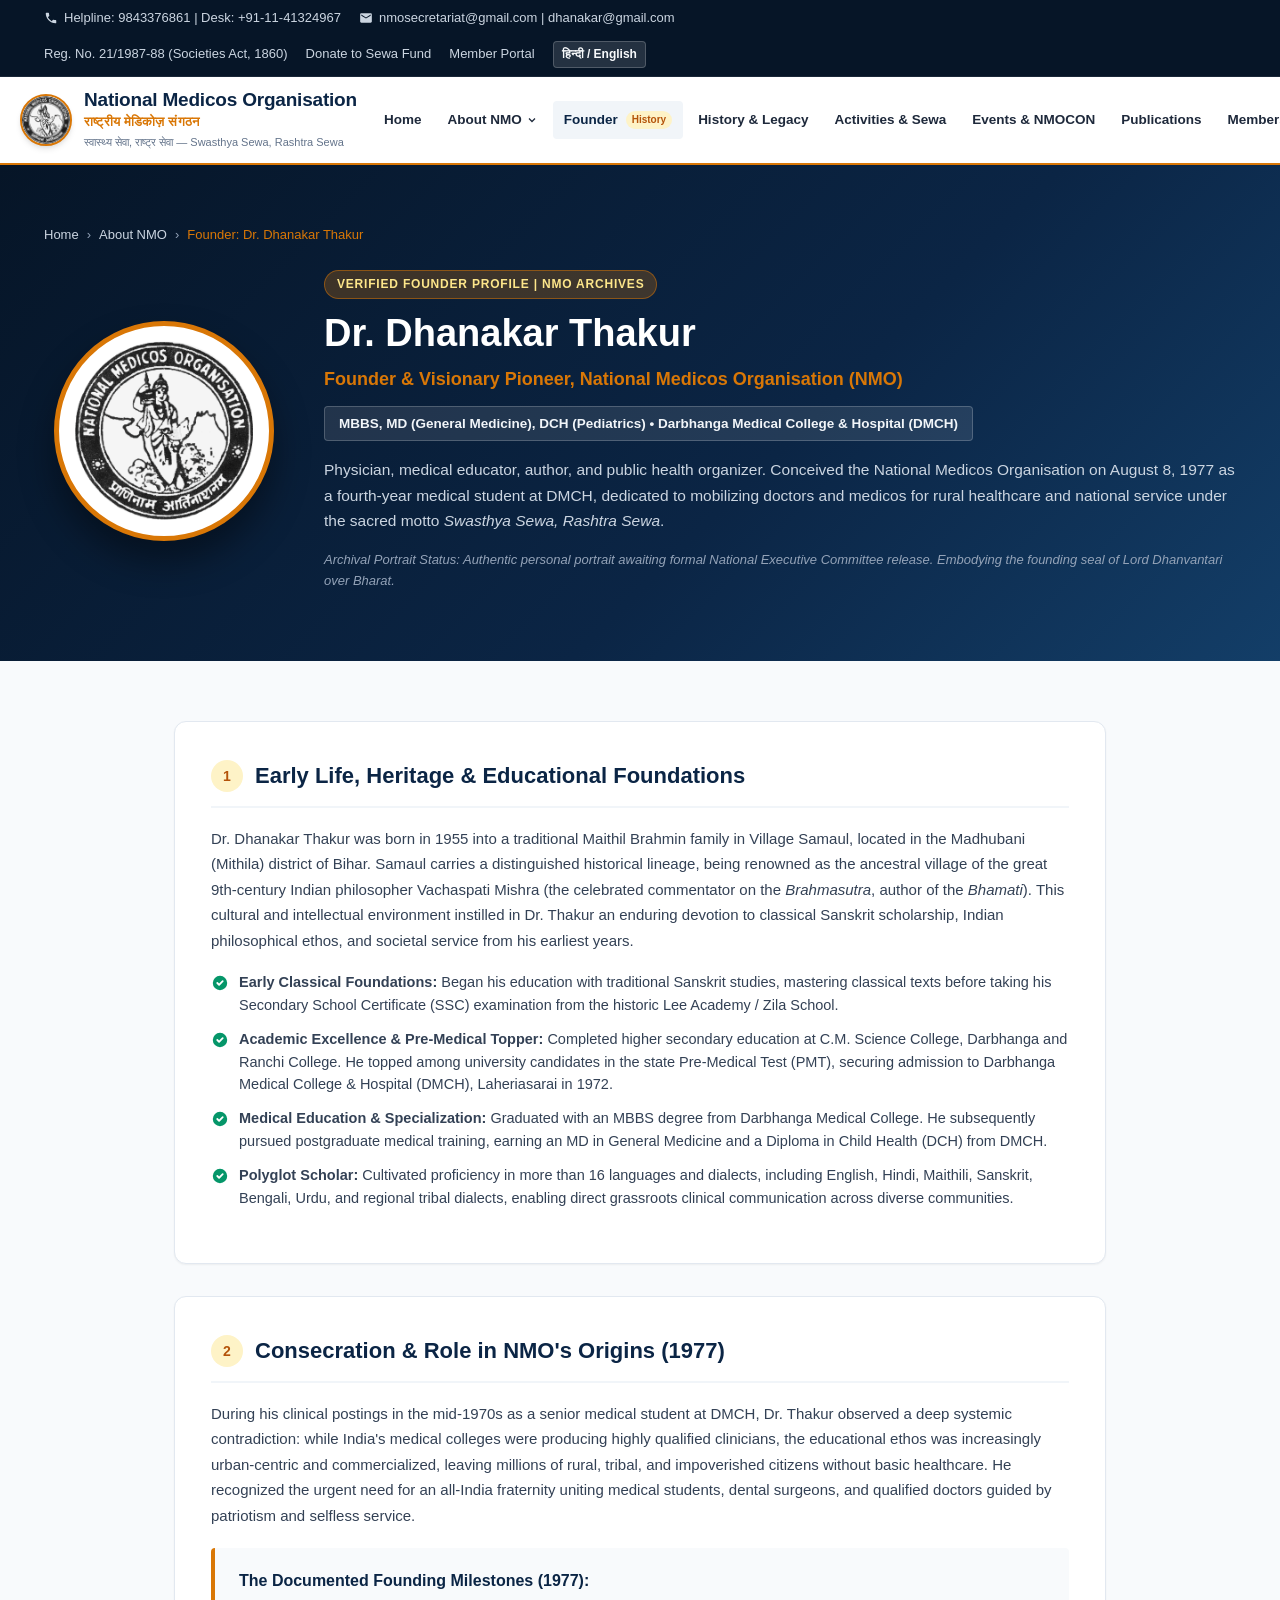
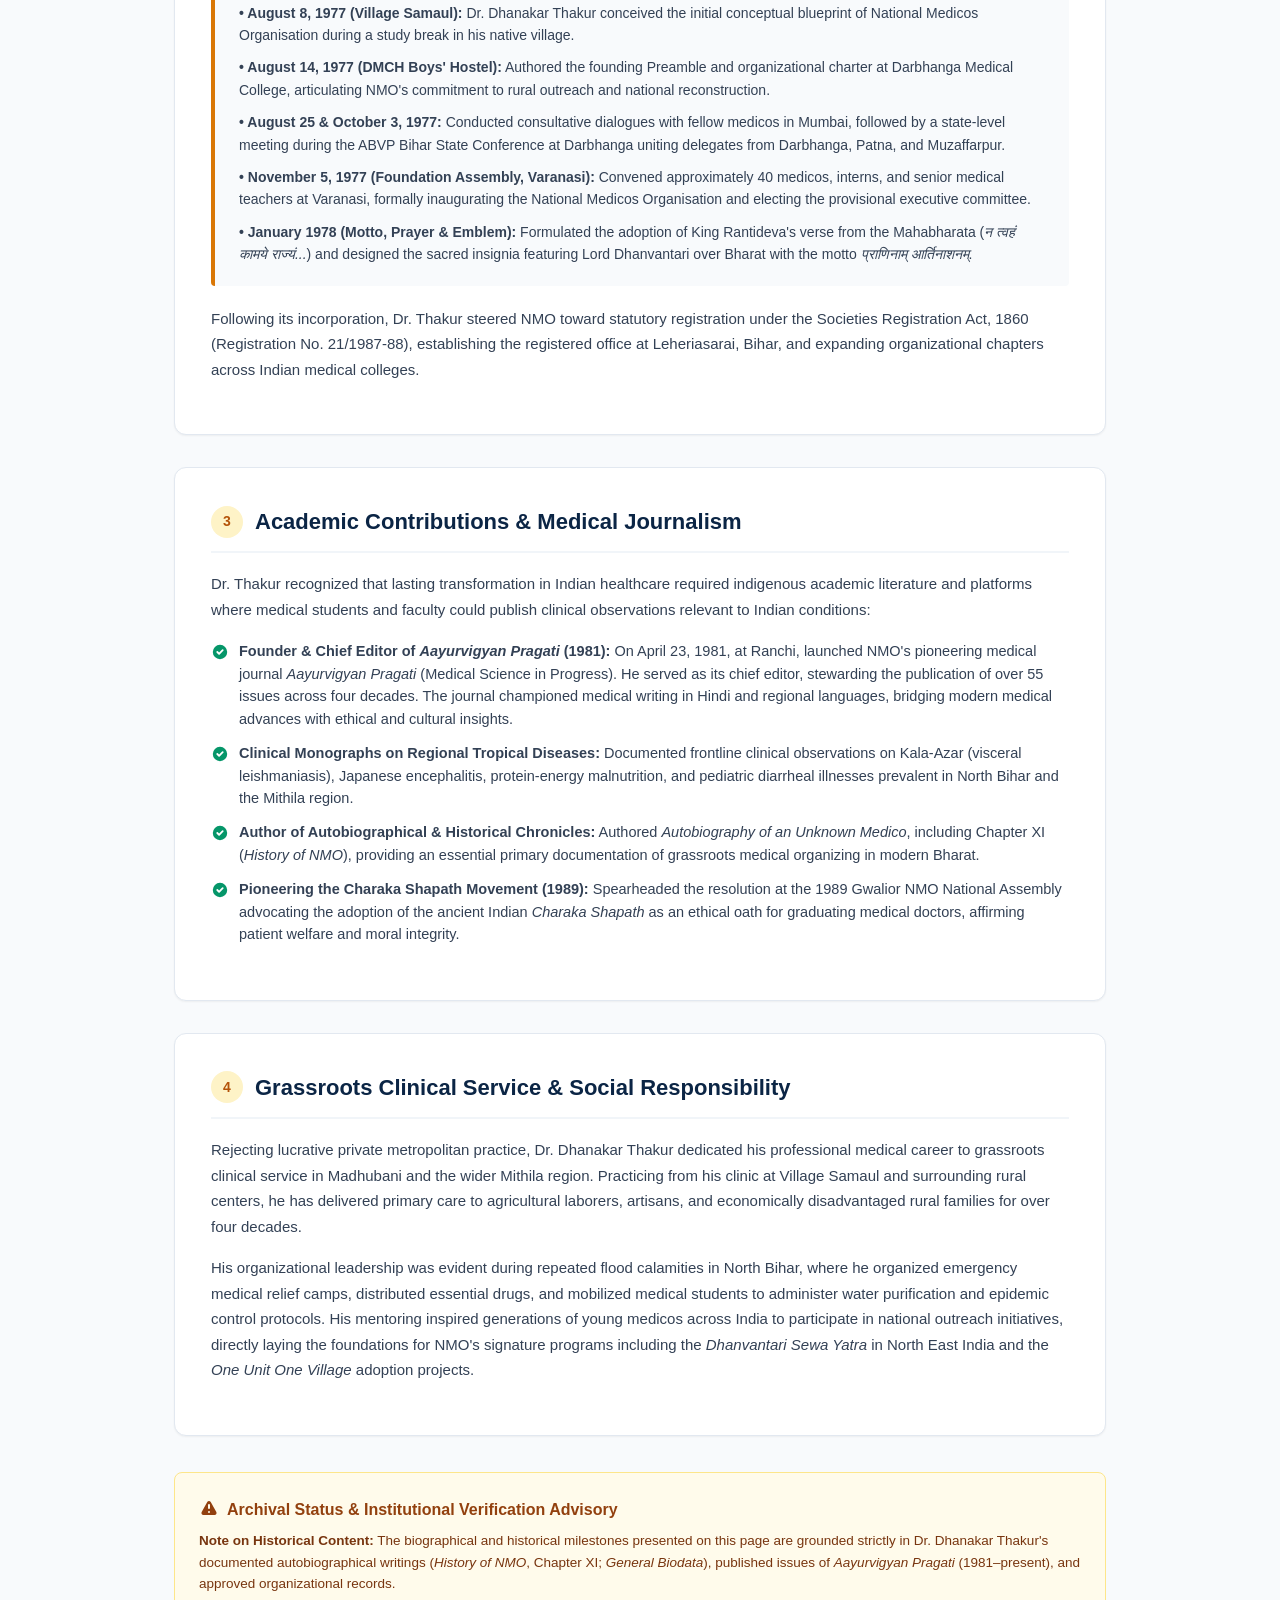
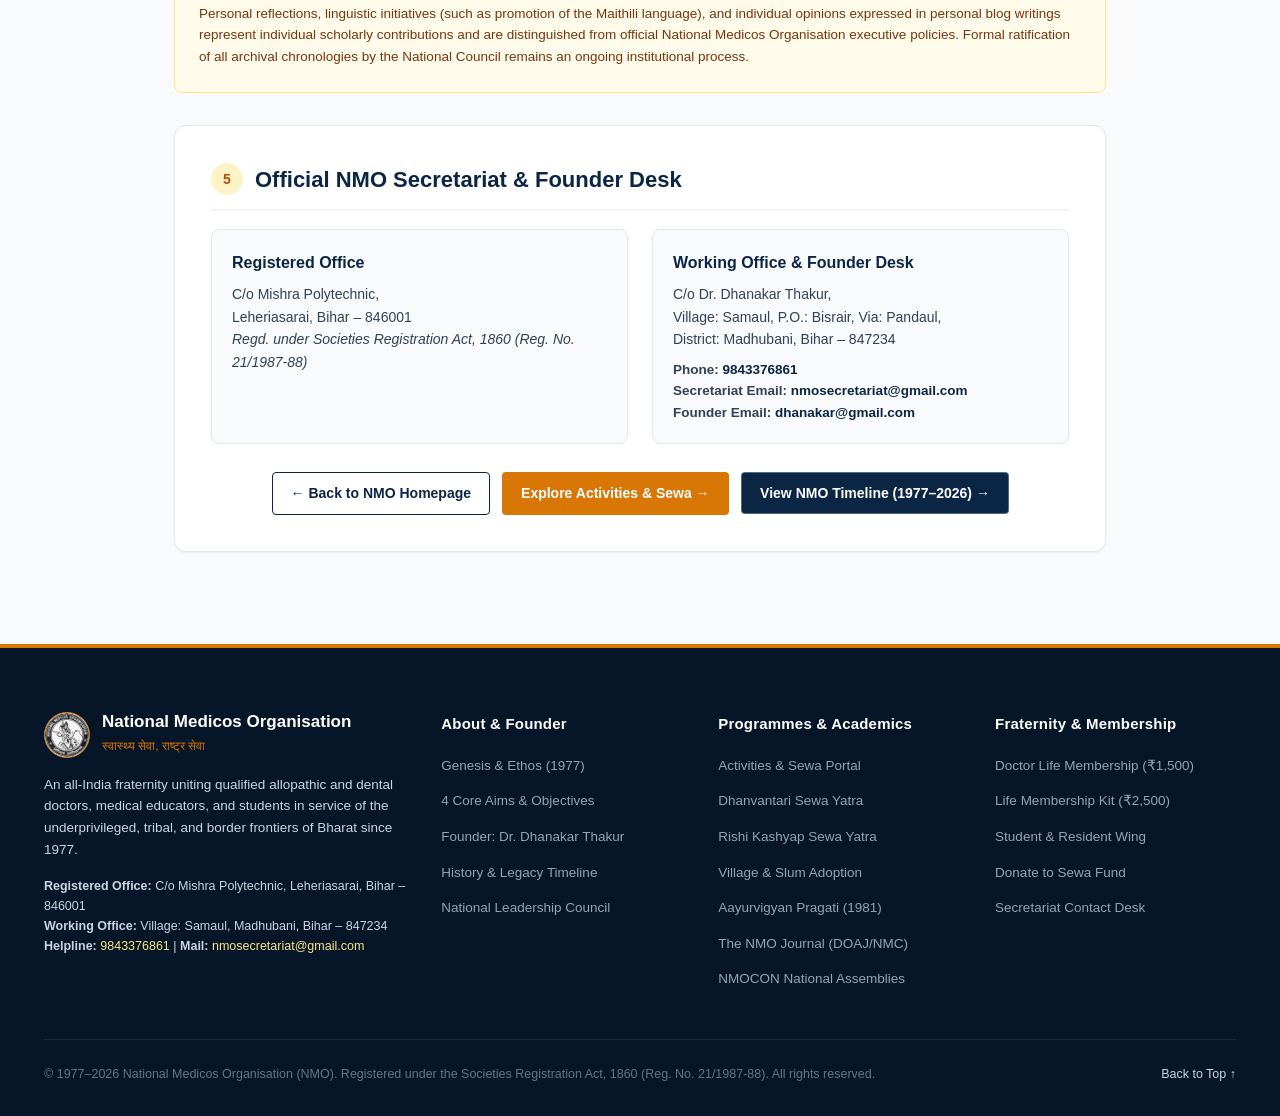
==== founder.html @ 44546dfa "Add files via upload" ====
<!DOCTYPE html>
<html lang="en">
<head>
  <meta charset="UTF-8">
  <meta name="viewport" content="width=device-width, initial-scale=1.0">
  <title>Dr. Dhanakar Thakur - Founder, National Medicos Organisation (NMO) | Biography & History</title>
  <meta name="description" content="Biography and historical record of Dr. Dhanakar Thakur, Founder of National Medicos Organisation (NMO). Conceived August 8, 1977 at Village Samaul.">
  <link rel="icon" type="image/png" href="nmo_logo.png">
  <link rel="stylesheet" href="styles.css">
  <style>
:root {
  --primary-navy: #0b2545;
  --primary-navy-dark: #061527;
  --primary-navy-light: #133e68;
  --saffron-accent: #d97706;
  --saffron-hover: #b45309;
  --saffron-subtle: #fef3c7;
  --teal-medical: #0284c7;
  --teal-medical-light: #e0f2fe;
  --emerald-health: #059669;
  --slate-dark: #1e293b;
  --slate-body: #334155;
  --slate-muted: #64748b;
  --slate-border: #e2e8f0;
  --bg-light: #f8fafc;
  --bg-white: #ffffff;
  --font-family: -apple-system, BlinkMacSystemFont, "Segoe UI", Roboto, "Helvetica Neue", Arial, sans-serif;
  --shadow-sm: 0 1px 2px 0 rgba(0, 0, 0, 0.05);
  --shadow-md: 0 4px 6px -1px rgba(0, 0, 0, 0.1), 0 2px 4px -1px rgba(0, 0, 0, 0.06);
  --shadow-lg: 0 10px 15px -3px rgba(0, 0, 0, 0.1), 0 4px 6px -2px rgba(0, 0, 0, 0.05);
  --shadow-xl: 0 20px 25px -5px rgba(0, 0, 0, 0.1), 0 10px 10px -5px rgba(0, 0, 0, 0.04);
  --radius-sm: 4px;
  --radius-md: 8px;
  --radius-lg: 12px;
  --radius-full: 9999px;
  --transition: all 0.25s ease-in-out;
}

* {
  box-sizing: border-box;
  margin: 0;
  padding: 0;
}

html, body {
  overflow-x: hidden;
  width: 100%;
  max-width: 100%;
}

body {
  font-family: var(--font-family);
  color: var(--slate-body);
  background-color: var(--bg-light);
  line-height: 1.6;
  -webkit-font-smoothing: antialiased;
}

a {
  text-decoration: none;
  color: inherit;
}

.container {
  max-width: 1240px;
  margin: 0 auto;
  padding: 0 24px;
  width: 100%;
}

/* Top Utility Bar */
.utility-header {
  background-color: var(--primary-navy-dark);
  color: #cbd5e1;
  font-size: 13px;
  padding: 8px 0;
  border-bottom: 1px solid rgba(255, 255, 255, 0.08);
}
.utility-content {
  display: flex;
  justify-content: space-between;
  align-items: center;
  flex-wrap: wrap;
  gap: 12px;
}
.utility-left, .utility-right {
  display: flex;
  align-items: center;
  gap: 18px;
  flex-wrap: wrap;
}
.utility-item {
  display: inline-flex;
  align-items: center;
  gap: 6px;
  color: #cbd5e1;
}
.utility-item a {
  color: #cbd5e1;
  transition: var(--transition);
}
.utility-item a:hover {
  color: var(--saffron-accent);
}
.lang-badge {
  background: rgba(255, 255, 255, 0.12);
  padding: 3px 8px;
  border-radius: var(--radius-sm);
  cursor: pointer;
  font-weight: 600;
  color: #f8fafc;
  border: 1px solid rgba(255, 255, 255, 0.2);
  font-size: 12px;
}
.lang-badge:hover {
  background: var(--saffron-accent);
}

/* Main Navigation Header */
.main-header {
  background: var(--bg-white);
  box-shadow: var(--shadow-sm);
  position: sticky;
  top: 0;
  z-index: 1000;
  border-bottom: 2px solid var(--saffron-accent);
}
.nav-container {
  display: flex;
  align-items: center;
  justify-content: space-between;
  padding: 12px 0;
  gap: 16px;
}
.brand-block {
  display: flex;
  align-items: center;
  gap: 12px;
  text-decoration: none;
  flex-shrink: 0;
}
.brand-logo-wrap {
  width: 52px;
  height: 52px;
  border-radius: 50%;
  background: #ffffff;
  border: 2px solid var(--saffron-accent);
  box-shadow: var(--shadow-md);
  display: flex;
  align-items: center;
  justify-content: center;
  overflow: hidden;
  flex-shrink: 0;
}
.brand-logo-img {
  width: 100%;
  height: 100%;
  object-fit: contain;
  display: block;
}
.brand-text h1 {
  font-size: 19px;
  font-weight: 800;
  color: var(--primary-navy);
  letter-spacing: -0.2px;
  line-height: 1.2;
}
.brand-text .hindi-sub {
  font-size: 13px;
  font-weight: 700;
  color: var(--saffron-accent);
  letter-spacing: 0.2px;
}
.brand-text .tagline {
  font-size: 11px;
  color: var(--slate-muted);
  font-weight: 500;
  margin-top: 1px;
}

/* Nav Links & Dropdowns */
.nav-menu {
  display: flex;
  align-items: center;
  list-style: none;
  gap: 4px;
  margin: 0;
  padding: 0;
}
.nav-item {
  position: relative;
}
.nav-link {
  padding: 8px 11px;
  font-size: 13.5px;
  font-weight: 600;
  color: var(--slate-dark);
  border-radius: var(--radius-sm);
  display: flex;
  align-items: center;
  gap: 4px;
  transition: var(--transition);
  white-space: nowrap;
}
.nav-link:hover, .nav-item:hover > .nav-link, .nav-link.active {
  color: var(--primary-navy);
  background-color: #f1f5f9;
}
.nav-link svg.arrow {
  width: 12px;
  height: 12px;
  transition: transform 0.2s;
}
.nav-item:hover .nav-link svg.arrow {
  transform: rotate(180deg);
}
.nav-badge {
  display: inline-block;
  padding: 1px 6px;
  font-size: 10px;
  font-weight: 700;
  border-radius: var(--radius-full);
  background: var(--saffron-subtle);
  color: var(--saffron-hover);
  margin-left: 4px;
}
.dropdown-menu {
  position: absolute;
  top: 100%;
  left: 0;
  background: var(--bg-white);
  min-width: 250px;
  box-shadow: var(--shadow-xl);
  border-radius: var(--radius-md);
  border: 1px solid var(--slate-border);
  padding: 8px 0;
  list-style: none;
  opacity: 0;
  visibility: hidden;
  transform: translateY(10px);
  transition: all 0.2s ease-in-out;
  z-index: 100;
}
.nav-item:hover .dropdown-menu {
  opacity: 1;
  visibility: visible;
  transform: translateY(0);
}
.dropdown-item a {
  display: block;
  padding: 9px 18px;
  font-size: 13.5px;
  font-weight: 500;
  color: var(--slate-body);
  transition: var(--transition);
}
.dropdown-item a:hover {
  background: #f8fafc;
  color: var(--saffron-accent);
  padding-left: 22px;
}

/* Nav Actions */
.nav-actions {
  display: flex;
  align-items: center;
  gap: 10px;
  flex-shrink: 0;
}
.btn {
  display: inline-flex;
  align-items: center;
  justify-content: center;
  gap: 8px;
  padding: 9px 18px;
  font-size: 14px;
  font-weight: 600;
  border-radius: var(--radius-sm);
  cursor: pointer;
  border: 1px solid transparent;
  transition: var(--transition);
  text-decoration: none;
  white-space: nowrap;
}
.btn-primary {
  background: var(--saffron-accent);
  color: white;
}
.btn-primary:hover {
  background: var(--saffron-hover);
  color: white;
  transform: translateY(-1px);
  box-shadow: var(--shadow-md);
}
.btn-outline {
  border-color: var(--primary-navy);
  color: var(--primary-navy);
  background: transparent;
}
.btn-outline:hover {
  background: var(--primary-navy);
  color: white;
}
.btn-light {
  background: rgba(255,255,255,0.15);
  color: white;
  backdrop-filter: blur(4px);
  border: 1px solid rgba(255,255,255,0.3);
}
.btn-light:hover {
  background: white;
  color: var(--primary-navy);
}
.btn-search {
  background: transparent;
  border: 1px solid var(--slate-border);
  border-radius: var(--radius-sm);
  width: 38px;
  height: 38px;
  display: flex;
  align-items: center;
  justify-content: center;
  cursor: pointer;
  color: var(--slate-muted);
  transition: var(--transition);
}
.btn-search:hover {
  background: #f1f5f9;
  color: var(--primary-navy);
}
.hamburger-btn {
  display: none;
  background: none;
  border: none;
  cursor: pointer;
  color: var(--primary-navy);
  padding: 6px;
}

/* Mobile Drawer */
.mobile-drawer {
  display: none;
  position: fixed;
  top: 0;
  left: 0;
  width: 100%;
  height: 100%;
  background: rgba(15, 23, 42, 0.75);
  z-index: 10000;
  backdrop-filter: blur(2px);
}
.mobile-drawer.open {
  display: block;
}
.drawer-content {
  width: 82%;
  max-width: 340px;
  height: 100%;
  background: white;
  overflow-y: auto;
  padding: 24px;
  box-shadow: var(--shadow-xl);
}
.drawer-header {
  display: flex;
  justify-content: space-between;
  align-items: center;
  margin-bottom: 20px;
  padding-bottom: 14px;
  border-bottom: 1px solid var(--slate-border);
}
.drawer-nav-list {
  list-style: none;
  display: flex;
  flex-direction: column;
  gap: 10px;
  margin: 0;
  padding: 0;
}
.drawer-nav-item a {
  font-size: 15px;
  font-weight: 600;
  color: var(--slate-dark);
  display: block;
  padding: 8px 0;
  border-bottom: 1px solid #f8fafc;
}
.drawer-nav-item a:hover {
  color: var(--saffron-accent);
}
.drawer-sublist {
  list-style: none;
  padding-left: 14px;
  margin-top: 4px;
  display: flex;
  flex-direction: column;
  gap: 6px;
}
.drawer-sublist a {
  font-size: 13.5px;
  color: var(--slate-body);
  font-weight: 500;
  padding: 4px 0;
}

/* Section Headers */
.section-header {
  text-align: center;
  max-width: 780px;
  margin: 0 auto 48px;
}
.section-badge {
  display: inline-block;
  padding: 5px 14px;
  background: var(--saffron-subtle);
  color: var(--saffron-hover);
  border-radius: var(--radius-full);
  font-size: 12.5px;
  font-weight: 700;
  text-transform: uppercase;
  letter-spacing: 0.8px;
  margin-bottom: 12px;
  border: 1px solid rgba(217, 119, 6, 0.2);
}
.section-badge.blue {
  background: var(--teal-medical-light);
  color: var(--primary-navy);
  border-color: rgba(2, 132, 199, 0.2);
}
.section-title {
  font-size: 32px;
  font-weight: 800;
  color: var(--primary-navy);
  letter-spacing: -0.5px;
  line-height: 1.25;
  margin-bottom: 14px;
}
.section-desc {
  font-size: 16px;
  color: var(--slate-muted);
  line-height: 1.6;
}

/* Hero Section */
.hero-section {
  background: linear-gradient(135deg, #061527 0%, #0b2545 60%, #133e68 100%);
  color: white;
  padding: 72px 0 84px;
  position: relative;
  overflow: hidden;
}
.hero-grid {
  display: grid;
  grid-template-columns: 1.15fr 0.85fr;
  gap: 44px;
  align-items: center;
}
.hero-badge-wrap {
  display: inline-flex;
  align-items: center;
  gap: 8px;
  padding: 6px 14px;
  background: rgba(217, 119, 6, 0.18);
  border: 1px solid rgba(217, 119, 6, 0.4);
  border-radius: var(--radius-full);
  font-size: 13px;
  font-weight: 600;
  color: #fde68a;
  margin-bottom: 20px;
}
.hero-title {
  font-size: 40px;
  font-weight: 800;
  line-height: 1.18;
  letter-spacing: -0.5px;
  margin-bottom: 16px;
}
.hero-subtitle {
  font-size: 18px;
  font-weight: 600;
  color: var(--saffron-accent);
  margin-bottom: 18px;
}
.hero-desc {
  font-size: 15.5px;
  line-height: 1.65;
  color: #cbd5e1;
  margin-bottom: 28px;
}
.hero-ctas {
  display: flex;
  gap: 14px;
  flex-wrap: wrap;
  margin-bottom: 36px;
}
.hero-metrics {
  display: grid;
  grid-template-columns: repeat(4, 1fr);
  gap: 16px;
  border-top: 1px solid rgba(255, 255, 255, 0.12);
  padding-top: 24px;
}
.metric-item h4 {
  font-size: 24px;
  font-weight: 800;
  color: var(--saffron-accent);
}
.metric-item p {
  font-size: 12px;
  color: #94a3b8;
  text-transform: uppercase;
  letter-spacing: 0.5px;
  margin-top: 2px;
}

/* Mankind Mantra Card */
.mantra-card {
  background: rgba(255, 255, 255, 0.05);
  backdrop-filter: blur(12px);
  border: 1px solid rgba(255, 255, 255, 0.15);
  border-radius: var(--radius-lg);
  padding: 30px;
  box-shadow: 0 20px 40px rgba(0, 0, 0, 0.35);
  position: relative;
}
.mantra-card::before {
  content: "";
  position: absolute;
  top: 0;
  left: 0;
  width: 4px;
  height: 100%;
  background: var(--saffron-accent);
  border-top-left-radius: var(--radius-lg);
  border-bottom-left-radius: var(--radius-lg);
}
.mantra-badge {
  display: inline-block;
  font-size: 11.5px;
  font-weight: 700;
  text-transform: uppercase;
  letter-spacing: 1px;
  color: #fde68a;
  margin-bottom: 12px;
}
.mantra-sanskrit {
  font-size: 18px;
  font-weight: 700;
  color: #ffffff;
  line-height: 1.6;
  margin-bottom: 16px;
  border-bottom: 1px solid rgba(255, 255, 255, 0.12);
  padding-bottom: 14px;
  font-family: Georgia, serif;
}
.mantra-hindi {
  font-size: 14.5px;
  color: #e2e8f0;
  margin-bottom: 14px;
  line-height: 1.55;
}
.mantra-english {
  font-size: 13.5px;
  color: #94a3b8;
  font-style: italic;
  line-height: 1.5;
}

/* General Section Styling */
section {
  padding: 72px 0;
}
.bg-white {
  background-color: var(--bg-white);
}
.bg-light {
  background-color: var(--bg-light);
}

/* About Section & Aims */
.about-lead-box {
  background: white;
  border-radius: var(--radius-lg);
  padding: 36px;
  border: 1px solid var(--slate-border);
  box-shadow: var(--shadow-sm);
  margin-bottom: 40px;
}
.about-lead-box h3 {
  font-size: 24px;
  color: var(--primary-navy);
  font-weight: 800;
  margin-bottom: 14px;
}
.aims-grid {
  display: grid;
  grid-template-columns: repeat(2, 1fr);
  gap: 24px;
  margin-bottom: 40px;
}
.aim-card {
  background: white;
  border: 1px solid var(--slate-border);
  border-radius: var(--radius-md);
  padding: 26px;
  transition: var(--transition);
  border-top: 4px solid var(--primary-navy);
}
.aim-card:hover {
  transform: translateY(-3px);
  box-shadow: var(--shadow-lg);
  border-top-color: var(--saffron-accent);
}
.aim-card-header {
  display: flex;
  align-items: center;
  gap: 12px;
  margin-bottom: 12px;
}
.aim-icon-box {
  width: 42px;
  height: 42px;
  border-radius: var(--radius-sm);
  background: #eff6ff;
  color: var(--primary-navy);
  display: flex;
  align-items: center;
  justify-content: center;
  font-weight: 800;
  font-size: 16px;
  flex-shrink: 0;
}
.aim-card h4 {
  font-size: 18px;
  font-weight: 700;
  color: var(--primary-navy);
}
.aim-card p {
  font-size: 14.5px;
  color: var(--slate-body);
  line-height: 1.6;
}

/* Founder Spotlight Card */
.founder-spotlight-card {
  background: linear-gradient(135deg, #0b2545 0%, #133e68 100%);
  color: white;
  border-radius: var(--radius-lg);
  padding: 36px;
  box-shadow: var(--shadow-lg);
  display: grid;
  grid-template-columns: 190px 1fr;
  gap: 32px;
  align-items: center;
  margin-top: 10px;
}
.founder-portrait-frame {
  width: 170px;
  height: 170px;
  border-radius: 50%;
  border: 4px solid var(--saffron-accent);
  background: #ffffff;
  box-shadow: var(--shadow-xl);
  display: flex;
  align-items: center;
  justify-content: center;
  overflow: hidden;
  margin: 0 auto;
  flex-shrink: 0;
}
.founder-portrait-frame img {
  width: 82%;
  height: 82%;
  object-fit: contain;
}
.founder-spotlight-info h3 {
  font-size: 25px;
  font-weight: 800;
  margin-bottom: 4px;
  color: white;
}
.founder-spotlight-info .founder-creds {
  font-size: 14px;
  color: #fde68a;
  font-weight: 600;
  margin-bottom: 12px;
}
.founder-spotlight-info p {
  font-size: 14.5px;
  color: #e2e8f0;
  line-height: 1.6;
  margin-bottom: 20px;
}

/* Timeline Section */
.timeline-wrap {
  position: relative;
  max-width: 960px;
  margin: 0 auto;
  padding: 10px 0;
}
.timeline-phase-header {
  background: var(--primary-navy);
  color: white;
  padding: 14px 24px;
  border-radius: var(--radius-md);
  font-size: 16px;
  font-weight: 700;
  display: flex;
  align-items: center;
  justify-content: space-between;
  margin: 36px 0 24px;
  border-left: 6px solid var(--saffron-accent);
}
.timeline-phase-header:first-of-type {
  margin-top: 0;
}
.timeline-list {
  position: relative;
  padding-left: 32px;
  border-left: 2px solid var(--slate-border);
  display: flex;
  flex-direction: column;
  gap: 22px;
}
.timeline-node {
  position: relative;
}
.timeline-node::before {
  content: "";
  position: absolute;
  left: -39px;
  top: 6px;
  width: 14px;
  height: 14px;
  border-radius: 50%;
  background: var(--saffron-accent);
  border: 3px solid white;
  box-shadow: 0 0 0 2px var(--slate-border);
}
.timeline-node.active::before {
  background: var(--emerald-health);
}
.timeline-card {
  background: white;
  border: 1px solid var(--slate-border);
  border-radius: var(--radius-md);
  padding: 20px 24px;
  box-shadow: var(--shadow-sm);
  transition: var(--transition);
}
.timeline-card:hover {
  box-shadow: var(--shadow-md);
  border-color: #cbd5e1;
}
.timeline-date-badge {
  display: inline-block;
  padding: 3px 10px;
  background: #eff6ff;
  color: var(--teal-medical);
  font-weight: 700;
  font-size: 12.5px;
  border-radius: var(--radius-full);
  margin-bottom: 8px;
}
.timeline-card h4 {
  font-size: 17px;
  font-weight: 700;
  color: var(--primary-navy);
  margin-bottom: 6px;
}
.timeline-card p {
  font-size: 14px;
  color: var(--slate-body);
  line-height: 1.55;
}

/* Activities Section & Tabs */
.filter-tabs {
  display: flex;
  justify-content: center;
  gap: 10px;
  flex-wrap: wrap;
  margin-bottom: 36px;
}
.filter-tab {
  padding: 9px 20px;
  border-radius: var(--radius-full);
  background: white;
  border: 1px solid var(--slate-border);
  font-size: 14px;
  font-weight: 600;
  color: var(--slate-body);
  cursor: pointer;
  transition: var(--transition);
}
.filter-tab:hover, .filter-tab.active {
  background: var(--primary-navy);
  color: white;
  border-color: var(--primary-navy);
}
.activities-grid {
  display: grid;
  grid-template-columns: repeat(3, 1fr);
  gap: 26px;
}
.activity-card {
  background: white;
  border-radius: var(--radius-lg);
  border: 1px solid var(--slate-border);
  overflow: hidden;
  box-shadow: var(--shadow-sm);
  display: flex;
  flex-direction: column;
  transition: var(--transition);
}
.activity-card:hover {
  transform: translateY(-4px);
  box-shadow: var(--shadow-lg);
}
.activity-top-strip {
  height: 6px;
  background: var(--primary-navy);
}
.activity-top-strip.current {
  background: var(--emerald-health);
}
.activity-top-strip.historical {
  background: #64748b;
}
.activity-body {
  padding: 24px;
  display: flex;
  flex-direction: column;
  flex-grow: 1;
}
.activity-tag {
  font-size: 11.5px;
  font-weight: 700;
  text-transform: uppercase;
  letter-spacing: 0.6px;
  padding: 3px 8px;
  border-radius: var(--radius-sm);
  display: inline-block;
  margin-bottom: 12px;
  align-self: flex-start;
}
.activity-tag.tag-current {
  background: #dcfce7;
  color: #166534;
}
.activity-tag.tag-historical {
  background: #f1f5f9;
  color: #475569;
}
.activity-body h4 {
  font-size: 18px;
  font-weight: 700;
  color: var(--primary-navy);
  margin-bottom: 10px;
  line-height: 1.35;
}
.activity-body p {
  font-size: 14px;
  color: var(--slate-body);
  line-height: 1.55;
  margin-bottom: 16px;
  flex-grow: 1;
}
.activity-meta {
  font-size: 12.5px;
  color: var(--slate-muted);
  font-weight: 500;
  border-top: 1px solid #f1f5f9;
  padding-top: 12px;
}

/* Publications Section */
.publications-grid {
  display: grid;
  grid-template-columns: repeat(3, 1fr);
  gap: 26px;
  margin-bottom: 32px;
}
.pub-card {
  background: white;
  border-radius: var(--radius-lg);
  border: 1px solid var(--slate-border);
  padding: 26px;
  box-shadow: var(--shadow-sm);
  transition: var(--transition);
  display: flex;
  flex-direction: column;
}
.pub-card:hover {
  box-shadow: var(--shadow-md);
  border-color: #cbd5e1;
}
.pub-badge {
  font-size: 12px;
  font-weight: 700;
  padding: 4px 10px;
  border-radius: var(--radius-full);
  background: #eff6ff;
  color: var(--primary-navy);
  display: inline-block;
  margin-bottom: 14px;
  align-self: flex-start;
}
.pub-card h4 {
  font-size: 18px;
  font-weight: 700;
  color: var(--primary-navy);
  margin-bottom: 10px;
  line-height: 1.35;
}
.pub-card p {
  font-size: 14px;
  color: var(--slate-body);
  line-height: 1.55;
  margin-bottom: 16px;
  flex-grow: 1;
}

/* Events Section */
.events-layout {
  display: grid;
  grid-template-columns: 1.2fr 0.8fr;
  gap: 28px;
}
.event-featured {
  background: white;
  border-radius: var(--radius-lg);
  border: 1px solid var(--slate-border);
  padding: 32px;
  box-shadow: var(--shadow-sm);
  border-left: 6px solid var(--saffron-accent);
}
.event-side-card {
  background: white;
  border-radius: var(--radius-md);
  border: 1px solid var(--slate-border);
  padding: 22px;
  box-shadow: var(--shadow-sm);
  margin-bottom: 18px;
}

/* Leadership Section */
.leadership-grid {
  display: grid;
  grid-template-columns: repeat(4, 1fr);
  gap: 22px;
}
.leader-card {
  background: white;
  border-radius: var(--radius-md);
  border: 1px solid var(--slate-border);
  padding: 24px;
  text-align: center;
  box-shadow: var(--shadow-sm);
  transition: var(--transition);
}
.leader-card:hover {
  box-shadow: var(--shadow-md);
  transform: translateY(-2px);
}
.leader-avatar-ph {
  width: 76px;
  height: 76px;
  border-radius: 50%;
  background: #eff6ff;
  color: var(--primary-navy);
  font-size: 24px;
  font-weight: 800;
  display: flex;
  align-items: center;
  justify-content: center;
  margin: 0 auto 16px;
  border: 2px solid var(--saffron-accent);
}
.leader-card h4 {
  font-size: 17px;
  font-weight: 700;
  color: var(--primary-navy);
  margin-bottom: 4px;
}
.leader-card .designation {
  font-size: 13.5px;
  color: var(--saffron-accent);
  font-weight: 600;
  margin-bottom: 6px;
}
.leader-card .spec {
  font-size: 12.5px;
  color: var(--slate-muted);
}

/* Membership Section */
.membership-grid {
  display: grid;
  grid-template-columns: repeat(3, 1fr);
  gap: 26px;
}
.member-tier-card {
  background: white;
  border-radius: var(--radius-lg);
  border: 1px solid var(--slate-border);
  padding: 32px 26px;
  box-shadow: var(--shadow-sm);
  display: flex;
  flex-direction: column;
  position: relative;
}
.member-tier-card.featured {
  border: 2px solid var(--saffron-accent);
  box-shadow: var(--shadow-lg);
}
.featured-tag {
  position: absolute;
  top: -12px;
  left: 50%;
  transform: translateX(-50%);
  background: var(--saffron-accent);
  color: white;
  font-size: 11px;
  font-weight: 800;
  text-transform: uppercase;
  padding: 3px 12px;
  border-radius: var(--radius-full);
  letter-spacing: 0.5px;
}
.tier-price {
  font-size: 32px;
  font-weight: 800;
  color: var(--primary-navy);
  margin: 14px 0 16px;
}
.tier-features {
  list-style: none;
  display: flex;
  flex-direction: column;
  gap: 10px;
  margin-bottom: 24px;
  flex-grow: 1;
  padding: 0;
}
.tier-features li {
  font-size: 13.5px;
  color: var(--slate-body);
  display: flex;
  align-items: flex-start;
  gap: 8px;
}

/* Contact Section */
.contact-grid {
  display: grid;
  grid-template-columns: repeat(3, 1fr);
  gap: 24px;
}
.contact-card {
  background: white;
  border-radius: var(--radius-md);
  border: 1px solid var(--slate-border);
  padding: 26px;
  box-shadow: var(--shadow-sm);
}
.contact-card-title {
  font-size: 14px;
  font-weight: 700;
  text-transform: uppercase;
  letter-spacing: 0.6px;
  color: var(--saffron-accent);
  margin-bottom: 12px;
  display: flex;
  align-items: center;
  gap: 8px;
}
.contact-card h4 {
  font-size: 17px;
  font-weight: 700;
  color: var(--primary-navy);
  margin-bottom: 8px;
}
.contact-card p, .contact-card address {
  font-size: 14px;
  color: var(--slate-body);
  line-height: 1.6;
  font-style: normal;
}
.contact-card a {
  color: var(--primary-navy);
  font-weight: 600;
  transition: var(--transition);
}
.contact-card a:hover {
  color: var(--saffron-accent);
}

/* Footer */
.site-footer {
  background: var(--primary-navy-dark);
  color: #94a3b8;
  padding: 64px 0 32px;
  border-top: 4px solid var(--saffron-accent);
}
.footer-grid {
  display: grid;
  grid-template-columns: 1.5fr 1fr 1fr 1fr;
  gap: 36px;
  margin-bottom: 48px;
}
.footer-brand-wrap {
  display: flex;
  align-items: center;
  gap: 12px;
  margin-bottom: 16px;
}
.footer-logo-img {
  width: 46px;
  height: 46px;
  border-radius: 50%;
  background: white;
  object-fit: contain;
  border: 1px solid var(--saffron-accent);
}
.footer-brand h4 {
  color: white;
  font-size: 17px;
  font-weight: 800;
  line-height: 1.2;
}
.footer-brand p {
  font-size: 13.5px;
  color: #cbd5e1;
  line-height: 1.6;
  margin-bottom: 16px;
}
.footer-col h5 {
  color: white;
  font-size: 15px;
  font-weight: 700;
  margin-bottom: 16px;
  letter-spacing: 0.2px;
}
.footer-links {
  list-style: none;
  display: flex;
  flex-direction: column;
  gap: 10px;
  padding: 0;
  margin: 0;
}
.footer-links a {
  color: #94a3b8;
  font-size: 13.5px;
  transition: var(--transition);
}
.footer-links a:hover {
  color: var(--saffron-accent);
  padding-left: 4px;
}
.footer-bottom {
  border-top: 1px solid rgba(255, 255, 255, 0.08);
  padding-top: 24px;
  display: flex;
  justify-content: space-between;
  align-items: center;
  flex-wrap: wrap;
  gap: 16px;
  font-size: 12.5px;
  color: #64748b;
}

/* Modal Dialogs */
.modal-backdrop {
  display: none;
  position: fixed;
  top: 0;
  left: 0;
  width: 100%;
  height: 100%;
  background: rgba(15, 23, 42, 0.75);
  z-index: 20000;
  backdrop-filter: blur(3px);
  align-items: center;
  justify-content: center;
  padding: 20px;
}
.modal-backdrop.open {
  display: flex;
}
.modal-box {
  background: white;
  border-radius: var(--radius-lg);
  max-width: 680px;
  width: 100%;
  max-height: 90vh;
  overflow-y: auto;
  padding: 32px;
  position: relative;
  box-shadow: var(--shadow-xl);
}
.modal-close-btn {
  position: absolute;
  top: 18px;
  right: 18px;
  background: none;
  border: none;
  font-size: 24px;
  color: var(--slate-muted);
  cursor: pointer;
  line-height: 1;
}
.modal-close-btn:hover {
  color: var(--primary-navy);
}
.modal-title {
  font-size: 22px;
  font-weight: 800;
  color: var(--primary-navy);
  margin-bottom: 16px;
  padding-right: 30px;
}
.modal-body {
  font-size: 14.5px;
  color: var(--slate-body);
  line-height: 1.65;
}

/* Search Modal Specifics */
.search-input-wrap {
  display: flex;
  gap: 10px;
  margin-bottom: 16px;
}
.search-field {
  flex-grow: 1;
  padding: 12px 16px;
  border: 1px solid var(--slate-border);
  border-radius: var(--radius-sm);
  font-size: 15px;
  font-family: inherit;
}
.search-results-list {
  max-height: 280px;
  overflow-y: auto;
  border: 1px solid var(--slate-border);
  border-radius: var(--radius-sm);
}
.search-result-item {
  padding: 12px 16px;
  border-bottom: 1px solid #f1f5f9;
  cursor: pointer;
}
.search-result-item:hover {
  background: #f8fafc;
}
.search-result-item h5 {
  font-size: 14.5px;
  color: var(--primary-navy);
  margin-bottom: 2px;
}
.search-result-item p {
  font-size: 12.5px;
  color: var(--slate-muted);
}

/* Founder Page Specific Styles */
.founder-header-banner {
  background: linear-gradient(135deg, #061527 0%, #0b2545 60%, #133e68 100%);
  color: white;
  padding: 60px 0 70px;
}
.breadcrumb {
  display: flex;
  align-items: center;
  gap: 8px;
  font-size: 13px;
  color: #94a3b8;
  margin-bottom: 24px;
}
.breadcrumb a {
  color: #cbd5e1;
}
.breadcrumb a:hover {
  color: var(--saffron-accent);
}
.founder-hero-grid {
  display: grid;
  grid-template-columns: 240px 1fr;
  gap: 40px;
  align-items: center;
}
.founder-portrait-frame-large {
  width: 220px;
  height: 220px;
  border-radius: 50%;
  border: 5px solid var(--saffron-accent);
  background: #ffffff;
  box-shadow: 0 20px 35px rgba(0, 0, 0, 0.4);
  display: flex;
  align-items: center;
  justify-content: center;
  overflow: hidden;
  margin: 0 auto;
  position: relative;
}
.founder-portrait-frame-large img {
  width: 85%;
  height: 85%;
  object-fit: contain;
}
.founder-hero-info h1 {
  font-size: 38px;
  font-weight: 800;
  color: white;
  line-height: 1.2;
  margin-bottom: 8px;
}
.founder-hero-info .lead-role {
  font-size: 18px;
  font-weight: 700;
  color: var(--saffron-accent);
  margin-bottom: 12px;
}
.founder-creds-badge {
  display: inline-block;
  padding: 6px 14px;
  background: rgba(255, 255, 255, 0.1);
  border: 1px solid rgba(255, 255, 255, 0.2);
  border-radius: var(--radius-sm);
  font-size: 13.5px;
  color: #f1f5f9;
  font-weight: 600;
  margin-bottom: 16px;
}
.founder-summary-p {
  font-size: 15.5px;
  line-height: 1.65;
  color: #cbd5e1;
}
.founder-content-section {
  background: white;
  border-radius: var(--radius-lg);
  border: 1px solid var(--slate-border);
  padding: 36px;
  margin-bottom: 32px;
  box-shadow: var(--shadow-sm);
}
.founder-section-heading {
  font-size: 22px;
  font-weight: 800;
  color: var(--primary-navy);
  margin-bottom: 18px;
  display: flex;
  align-items: center;
  gap: 12px;
  border-bottom: 2px solid #f1f5f9;
  padding-bottom: 12px;
}
.founder-section-heading span.num-badge {
  width: 32px;
  height: 32px;
  border-radius: 50%;
  background: var(--saffron-subtle);
  color: var(--saffron-hover);
  display: flex;
  align-items: center;
  justify-content: center;
  font-size: 14px;
  font-weight: 800;
  flex-shrink: 0;
}
.founder-body-text {
  font-size: 15px;
  color: var(--slate-body);
  line-height: 1.7;
  margin-bottom: 16px;
}
.founder-facts-list {
  list-style: none;
  display: flex;
  flex-direction: column;
  gap: 12px;
  margin: 18px 0;
  padding: 0;
}
.founder-facts-list li {
  font-size: 14.5px;
  color: var(--slate-body);
  display: flex;
  align-items: flex-start;
  gap: 10px;
  line-height: 1.55;
}
.founder-facts-list li svg {
  color: var(--emerald-health);
  flex-shrink: 0;
  margin-top: 3px;
}
.verification-box {
  background: #fffbeb;
  border: 1px solid #fde68a;
  border-radius: var(--radius-md);
  padding: 24px;
  margin-top: 36px;
}
.verification-box h4 {
  font-size: 16px;
  font-weight: 700;
  color: #92400e;
  margin-bottom: 8px;
  display: flex;
  align-items: center;
  gap: 8px;
}
.verification-box p {
  font-size: 13.5px;
  color: #78350f;
  line-height: 1.6;
}

/* Responsive Breakpoints */
@media (max-width: 1024px) {
  .container {
    padding: 0 16px;
  }
  .nav-menu {
    gap: 2px;
  }
  .nav-link {
    padding: 7px 9px;
    font-size: 13px;
  }
  .brand-text h1 {
    font-size: 16.5px;
  }
  .brand-logo-wrap {
    width: 44px;
    height: 44px;
  }
  .aims-grid, .publications-grid, .leadership-grid {
    grid-template-columns: repeat(2, 1fr);
  }
  .activities-grid, .membership-grid, .contact-grid {
    grid-template-columns: repeat(2, 1fr);
  }
  .footer-grid {
    grid-template-columns: 1fr 1fr;
  }
  .hero-grid {
    grid-template-columns: 1fr;
    gap: 32px;
  }
  .founder-hero-grid {
    grid-template-columns: 1fr;
    text-align: center;
  }
  .founder-spotlight-card {
    grid-template-columns: 1fr;
    text-align: center;
  }
  .founder-portrait-frame {
    margin: 0 auto;
  }
}

@media (max-width: 768px) {
  .nav-menu, .nav-actions .btn-primary {
    display: none;
  }
  .hamburger-btn {
    display: block;
  }
  .hero-title {
    font-size: 30px;
  }
  .hero-metrics {
    grid-template-columns: repeat(2, 1fr);
  }
  .events-layout {
    grid-template-columns: 1fr;
  }
  .aims-grid, .publications-grid, .activities-grid, .membership-grid, .contact-grid, .leadership-grid, .footer-grid {
    grid-template-columns: 1fr;
  }
  .utility-left {
    display: none;
  }
  .utility-content {
    justify-content: flex-end;
  }
}

@media (max-width: 480px) {
  .hero-title {
    font-size: 25px;
  }
  .hero-subtitle {
    font-size: 16px;
  }
  .section-title {
    font-size: 26px;
  }
  .brand-text h1 {
    font-size: 15px;
  }
  .brand-text .hindi-sub {
    font-size: 11.5px;
  }
  .brand-text .tagline {
    display: none;
  }
  .hero-metrics {
    grid-template-columns: 1fr;
  }
  .timeline-list {
    padding-left: 20px;
  }
  .timeline-node::before {
    left: -27px;
  }
}

@media (max-width: 360px) {
  .brand-logo-wrap {
    width: 38px;
    height: 38px;
  }
  .brand-text h1 {
    font-size: 13.5px;
  }
  .container {
    padding: 0 10px;
  }
}

  </style>
</head>
<body>

  <!-- Top Utility Bar -->
  <aside class="utility-header" aria-label="Top Utility Bar">
    <div class="container utility-content">
      <div class="utility-left">
        <div class="utility-item">
          <svg width="14" height="14" fill="currentColor" viewBox="0 0 24 24"><path d="M6.62 10.79a15.053 15.053 0 006.59 6.59l2.2-2.2c.27-.27.67-.36 1.02-.24 1.12.37 2.33.57 3.57.57.55 0 1 .45 1 1V20c0 .55-.45 1-1 1-9.39 0-17-7.61-17-17 0-.55.45-1 1-1h3.5c.55 0 1 .45 1 1 0 1.25.2 2.45.57 3.57.11.35.03.74-.25 1.02l-2.2 2.2z"/></svg>
          <span>Helpline: <a href="tel:9843376861">9843376861</a> | Desk: <a href="tel:+911141324967">+91-11-41324967</a></span>
        </div>
        <div class="utility-item">
          <svg width="14" height="14" fill="currentColor" viewBox="0 0 24 24"><path d="M20 4H4c-1.1 0-1.99.9-1.99 2L2 18c0 1.1.9 2 2 2h16c1.1 0 2-.9 2-2V6c0-1.1-.9-2-2-2zm0 4l-8 5-8-5V6l8 5 8-5v2z"/></svg>
          <span><a href="mailto:nmosecretariat@gmail.com">nmosecretariat@gmail.com</a> | <a href="mailto:dhanakar@gmail.com">dhanakar@gmail.com</a></span>
        </div>
      </div>
      <div class="utility-right">
        <div class="utility-item">
          <span>Reg. No. 21/1987-88 (Societies Act, 1860)</span>
        </div>
        <div class="utility-item">
          <a href="#contact" onclick="openModal('donateModal')">Donate to Sewa Fund</a>
        </div>
        <div class="utility-item">
          <a href="index.html#membership">Member Portal</a>
        </div>
        <span class="lang-badge" id="lang-toggle-btn" onclick="toggleLanguage()">हिन्दी / English</span>
      </div>
    </div>
  </aside>

  <!-- Main Navigation Header -->
  <header class="main-header" role="banner">
    <div class="container nav-container">
      <a href="index.html" class="brand-block" aria-label="NMO Home">
        <div class="brand-logo-wrap">
          <img src="nmo_logo.png" alt="NMO Official Logo" class="brand-logo-img" onerror="this.onerror=null; this.src=nmoLogoFallback;">
        </div>
        <div class="brand-text">
          <h1 id="brand-title">National Medicos Organisation</h1>
          <div class="hindi-sub" id="brand-hindi">राष्ट्रीय मेडिकोज़ संगठन</div>
          <div class="tagline" id="brand-motto">स्वास्थ्य सेवा, राष्ट्र सेवा — Swasthya Sewa, Rashtra Sewa</div>
        </div>
      </a>

      <!-- Desktop Navigation Menu -->
      <nav aria-label="Main Navigation">
        <ul class="nav-menu">
          <li class="nav-item">
            <a href="index.html" class="nav-link ">Home</a>
          </li>
          <li class="nav-item">
            <a href="index.html#about" class="nav-link">
              About NMO
              <svg class="arrow" viewBox="0 0 24 24" fill="none" stroke="currentColor" stroke-width="2.5"><polyline points="6 9 12 15 18 9"></polyline></svg>
            </a>
            <ul class="dropdown-menu">
              <li class="dropdown-item"><a href="index.html#about">Genesis & Ethos (1977)</a></li>
              <li class="dropdown-item"><a href="index.html#about-aims">4 Core Aims & Objectives</a></li>
              <li class="dropdown-item"><a href="founder.html"><strong>About Founder: Dr. Dhanakar Thakur</strong></a></li>
              <li class="dropdown-item"><a href="index.html#leadership">National Leadership & Council</a></li>
              <li class="dropdown-item"><a href="index.html#about" onclick="openModal('zonalModal')">State & Zonal Units (6 Zones)</a></li>
              <li class="dropdown-item"><a href="index.html#about" onclick="openModal('constitutionModal')">Constitution & Objectives</a></li>
            </ul>
          </li>
          <li class="nav-item">
            <a href="founder.html" class="nav-link active">
              Founder <span class="nav-badge">History</span>
            </a>
          </li>
          <li class="nav-item">
            <a href="index.html#timeline" class="nav-link">History & Legacy</a>
          </li>
          <li class="nav-item">
            <a href="activities.html" class="nav-link ">Activities & Sewa</a>
          </li>
          <li class="nav-item">
            <a href="index.html#events" class="nav-link">Events & NMOCON</a>
          </li>
          <li class="nav-item">
            <a href="index.html#publications" class="nav-link">Publications</a>
          </li>
          <li class="nav-item">
            <a href="index.html#membership" class="nav-link">Membership</a>
          </li>
          <li class="nav-item">
            <a href="index.html#contact" class="nav-link">Contact</a>
          </li>
        </ul>
      </nav>

      <!-- Nav Actions -->
      <div class="nav-actions">
        <button class="btn-search" title="Search NMO Content" onclick="openModal('searchModal')" aria-label="Search">
          <svg width="18" height="18" fill="none" stroke="currentColor" stroke-width="2" viewBox="0 0 24 24"><circle cx="11" cy="11" r="8"></circle><line x1="21" y1="21" x2="16.65" y2="16.65"></line></svg>
        </button>
        <a href="index.html#membership" class="btn btn-primary">Become a Member</a>
        <button class="hamburger-btn" onclick="toggleMobileDrawer()" aria-label="Open Mobile Menu">
          <svg width="24" height="24" fill="none" stroke="currentColor" stroke-width="2.5" viewBox="0 0 24 24"><line x1="3" y1="12" x2="21" y2="12"></line><line x1="3" y1="6" x2="21" y2="6"></line><line x1="3" y1="18" x2="21" y2="18"></line></svg>
        </button>
      </div>
    </div>
  </header>

  <!-- Mobile Drawer -->
  <div class="mobile-drawer" id="mobileDrawer" onclick="closeDrawerOutside(event)">
    <div class="drawer-content">
      <div class="drawer-header">
        <div style="display:flex;align-items:center;gap:10px;">
          <img src="nmo_logo.png" alt="NMO Logo" style="width:36px;height:36px;border-radius:50%;" onerror="this.onerror=null; this.src=nmoLogoFallback;">
          <strong style="color:var(--primary-navy);font-size:15px;">NMO India</strong>
        </div>
        <button style="background:none;border:none;font-size:24px;cursor:pointer;" onclick="toggleMobileDrawer()">&times;</button>
      </div>
      <ul class="drawer-nav-list">
        <li class="drawer-nav-item"><a href="index.html" onclick="toggleMobileDrawer()">Home</a></li>
        <li class="drawer-nav-item">
          <a href="index.html#about" onclick="toggleMobileDrawer()">About NMO</a>
          <ul class="drawer-sublist">
            <li><a href="index.html#about" onclick="toggleMobileDrawer()">Genesis & Ethos</a></li>
            <li><a href="index.html#about-aims" onclick="toggleMobileDrawer()">4 Core Objectives</a></li>
            <li><a href="founder.html" onclick="toggleMobileDrawer()">Founder: Dr. Dhanakar Thakur</a></li>
            <li><a href="index.html#leadership" onclick="toggleMobileDrawer()">National Council</a></li>
          </ul>
        </li>
        <li class="drawer-nav-item"><a href="founder.html" onclick="toggleMobileDrawer()">About Founder</a></li>
        <li class="drawer-nav-item"><a href="index.html#timeline" onclick="toggleMobileDrawer()">History & Timeline</a></li>
        <li class="drawer-nav-item"><a href="activities.html" onclick="toggleMobileDrawer()">Activities & Sewa</a></li>
        <li class="drawer-nav-item"><a href="index.html#events" onclick="toggleMobileDrawer()">Events & Assemblies</a></li>
        <li class="drawer-nav-item"><a href="index.html#publications" onclick="toggleMobileDrawer()">Publications & Journal</a></li>
        <li class="drawer-nav-item"><a href="index.html#membership" onclick="toggleMobileDrawer()">Membership Portal</a></li>
        <li class="drawer-nav-item"><a href="index.html#contact" onclick="toggleMobileDrawer()">Contact Secretariat</a></li>
      </ul>
      <div style="margin-top:24px;padding-top:16px;border-top:1px solid var(--slate-border);">
        <p style="font-size:13px;color:var(--slate-muted);margin-bottom:8px;">Emergency Contact:</p>
        <p style="font-size:14px;font-weight:700;color:var(--primary-navy);"><a href="tel:9843376861">9843376861</a></p>
        <p style="font-size:13px;color:var(--slate-body);margin-top:6px;"><a href="mailto:nmosecretariat@gmail.com">nmosecretariat@gmail.com</a></p>
      </div>
    </div>
  </div>

  <!-- Main Content: Founder Dedicated Page -->
  <main id="main-content">
    
    <!-- Hero Banner -->
    <section class="founder-header-banner">
      <div class="container">
        <nav class="breadcrumb" aria-label="Breadcrumb">
          <a href="index.html">Home</a> &rsaquo; 
          <a href="index.html#about">About NMO</a> &rsaquo; 
          <span style="color:var(--saffron-accent);">Founder: Dr. Dhanakar Thakur</span>
        </nav>

        <div class="founder-hero-grid">
          <div class="founder-portrait-frame-large">
            <img src="nmo_logo.png" alt="National Medicos Organisation Insignia" onerror="this.onerror=null; this.src=nmoLogoFallback;">
          </div>
          <div class="founder-hero-info">
            <div style="display:inline-flex;align-items:center;gap:8px;padding:4px 12px;background:rgba(217,119,6,0.25);border:1px solid rgba(217,119,6,0.5);border-radius:var(--radius-full);font-size:12px;font-weight:700;color:#fde68a;margin-bottom:12px;text-transform:uppercase;letter-spacing:0.8px;">
              Verified Founder Profile | NMO Archives
            </div>
            <h1>Dr. Dhanakar Thakur</h1>
            <div class="lead-role">Founder & Visionary Pioneer, National Medicos Organisation (NMO)</div>
            <div class="founder-creds-badge">
              MBBS, MD (General Medicine), DCH (Pediatrics) &bull; Darbhanga Medical College & Hospital (DMCH)
            </div>
            <p class="founder-summary-p">
              Physician, medical educator, author, and public health organizer. Conceived the National Medicos Organisation on August 8, 1977 as a fourth-year medical student at DMCH, dedicated to mobilizing doctors and medicos for rural healthcare and national service under the sacred motto <em>Swasthya Sewa, Rashtra Sewa</em>.
            </p>
            <div style="margin-top:16px;font-size:13px;color:#94a3b8;font-style:italic;">
              Archival Portrait Status: Authentic personal portrait awaiting formal National Executive Committee release. Embodying the founding seal of Lord Dhanvantari over Bharat.
            </div>
          </div>
        </div>
      </div>
    </section>

    <!-- Detailed Biographical Content Sections -->
    <section class="bg-light" style="padding:60px 0;">
      <div class="container" style="max-width:980px;">

        <!-- Section 1: Early Life, Heritage & Educational Foundations -->
        <article class="founder-content-section">
          <h2 class="founder-section-heading">
            <span class="num-badge">1</span>
            Early Life, Heritage & Educational Foundations
          </h2>
          <p class="founder-body-text">
            Dr. Dhanakar Thakur was born in 1955 into a traditional Maithil Brahmin family in Village Samaul, located in the Madhubani (Mithila) district of Bihar. Samaul carries a distinguished historical lineage, being renowned as the ancestral village of the great 9th-century Indian philosopher Vachaspati Mishra (the celebrated commentator on the <em>Brahmasutra</em>, author of the <em>Bhamati</em>). This cultural and intellectual environment instilled in Dr. Thakur an enduring devotion to classical Sanskrit scholarship, Indian philosophical ethos, and societal service from his earliest years.
          </p>
          <ul class="founder-facts-list">
            <li>
              <svg width="18" height="18" fill="currentColor" viewBox="0 0 20 20"><path fill-rule="evenodd" d="M10 18a8 8 0 100-16 8 8 0 000 16zm3.707-9.293a1 1 0 00-1.414-1.414L9 10.586 7.707 9.293a1 1 0 00-1.414 1.414l2 2a1 1 0 001.414 0l4-4z" clip-rule="evenodd"/></svg>
              <div><strong>Early Classical Foundations:</strong> Began his education with traditional Sanskrit studies, mastering classical texts before taking his Secondary School Certificate (SSC) examination from the historic Lee Academy / Zila School.</div>
            </li>
            <li>
              <svg width="18" height="18" fill="currentColor" viewBox="0 0 20 20"><path fill-rule="evenodd" d="M10 18a8 8 0 100-16 8 8 0 000 16zm3.707-9.293a1 1 0 00-1.414-1.414L9 10.586 7.707 9.293a1 1 0 00-1.414 1.414l2 2a1 1 0 001.414 0l4-4z" clip-rule="evenodd"/></svg>
              <div><strong>Academic Excellence & Pre-Medical Topper:</strong> Completed higher secondary education at C.M. Science College, Darbhanga and Ranchi College. He topped among university candidates in the state Pre-Medical Test (PMT), securing admission to Darbhanga Medical College & Hospital (DMCH), Laheriasarai in 1972.</div>
            </li>
            <li>
              <svg width="18" height="18" fill="currentColor" viewBox="0 0 20 20"><path fill-rule="evenodd" d="M10 18a8 8 0 100-16 8 8 0 000 16zm3.707-9.293a1 1 0 00-1.414-1.414L9 10.586 7.707 9.293a1 1 0 00-1.414 1.414l2 2a1 1 0 001.414 0l4-4z" clip-rule="evenodd"/></svg>
              <div><strong>Medical Education & Specialization:</strong> Graduated with an MBBS degree from Darbhanga Medical College. He subsequently pursued postgraduate medical training, earning an MD in General Medicine and a Diploma in Child Health (DCH) from DMCH.</div>
            </li>
            <li>
              <svg width="18" height="18" fill="currentColor" viewBox="0 0 20 20"><path fill-rule="evenodd" d="M10 18a8 8 0 100-16 8 8 0 000 16zm3.707-9.293a1 1 0 00-1.414-1.414L9 10.586 7.707 9.293a1 1 0 00-1.414 1.414l2 2a1 1 0 001.414 0l4-4z" clip-rule="evenodd"/></svg>
              <div><strong>Polyglot Scholar:</strong> Cultivated proficiency in more than 16 languages and dialects, including English, Hindi, Maithili, Sanskrit, Bengali, Urdu, and regional tribal dialects, enabling direct grassroots clinical communication across diverse communities.</div>
            </li>
          </ul>
        </article>

        <!-- Section 2: Consecration & Origins of NMO -->
        <article class="founder-content-section">
          <h2 class="founder-section-heading">
            <span class="num-badge">2</span>
            Consecration & Role in NMO's Origins (1977)
          </h2>
          <p class="founder-body-text">
            During his clinical postings in the mid-1970s as a senior medical student at DMCH, Dr. Thakur observed a deep systemic contradiction: while India's medical colleges were producing highly qualified clinicians, the educational ethos was increasingly urban-centric and commercialized, leaving millions of rural, tribal, and impoverished citizens without basic healthcare. He recognized the urgent need for an all-India fraternity uniting medical students, dental surgeons, and qualified doctors guided by patriotism and selfless service.
          </p>
          <div style="background:#f8fafc;border-left:4px solid var(--saffron-accent);padding:20px 24px;border-radius:var(--radius-sm);margin:20px 0;">
            <h4 style="color:var(--primary-navy);font-size:16px;margin-bottom:8px;">The Documented Founding Milestones (1977):</h4>
            <ul style="list-style:none;padding:0;margin:0;display:flex;flex-direction:column;gap:10px;font-size:14px;color:var(--slate-body);">
              <li><strong>&bull; August 8, 1977 (Village Samaul):</strong> Dr. Dhanakar Thakur conceived the initial conceptual blueprint of National Medicos Organisation during a study break in his native village.</li>
              <li><strong>&bull; August 14, 1977 (DMCH Boys' Hostel):</strong> Authored the founding Preamble and organizational charter at Darbhanga Medical College, articulating NMO's commitment to rural outreach and national reconstruction.</li>
              <li><strong>&bull; August 25 & October 3, 1977:</strong> Conducted consultative dialogues with fellow medicos in Mumbai, followed by a state-level meeting during the ABVP Bihar State Conference at Darbhanga uniting delegates from Darbhanga, Patna, and Muzaffarpur.</li>
              <li><strong>&bull; November 5, 1977 (Foundation Assembly, Varanasi):</strong> Convened approximately 40 medicos, interns, and senior medical teachers at Varanasi, formally inaugurating the National Medicos Organisation and electing the provisional executive committee.</li>
              <li><strong>&bull; January 1978 (Motto, Prayer & Emblem):</strong> Formulated the adoption of King Rantideva's verse from the Mahabharata (<em>न त्वहं कामये राज्यं...</em>) and designed the sacred insignia featuring Lord Dhanvantari over Bharat with the motto <em>प्राणिनाम् आर्तिनाशनम्</em>.</li>
            </ul>
          </div>
          <p class="founder-body-text">
            Following its incorporation, Dr. Thakur steered NMO toward statutory registration under the Societies Registration Act, 1860 (Registration No. 21/1987-88), establishing the registered office at Leheriasarai, Bihar, and expanding organizational chapters across Indian medical colleges.
          </p>
        </article>

        <!-- Section 3: Academic Contributions & Medical Journalism -->
        <article class="founder-content-section">
          <h2 class="founder-section-heading">
            <span class="num-badge">3</span>
            Academic Contributions & Medical Journalism
          </h2>
          <p class="founder-body-text">
            Dr. Thakur recognized that lasting transformation in Indian healthcare required indigenous academic literature and platforms where medical students and faculty could publish clinical observations relevant to Indian conditions:
          </p>
          <ul class="founder-facts-list">
            <li>
              <svg width="18" height="18" fill="currentColor" viewBox="0 0 20 20"><path fill-rule="evenodd" d="M10 18a8 8 0 100-16 8 8 0 000 16zm3.707-9.293a1 1 0 00-1.414-1.414L9 10.586 7.707 9.293a1 1 0 00-1.414 1.414l2 2a1 1 0 001.414 0l4-4z" clip-rule="evenodd"/></svg>
              <div><strong>Founder & Chief Editor of <em>Aayurvigyan Pragati</em> (1981):</strong> On April 23, 1981, at Ranchi, launched NMO's pioneering medical journal <em>Aayurvigyan Pragati</em> (Medical Science in Progress). He served as its chief editor, stewarding the publication of over 55 issues across four decades. The journal championed medical writing in Hindi and regional languages, bridging modern medical advances with ethical and cultural insights.</div>
            </li>
            <li>
              <svg width="18" height="18" fill="currentColor" viewBox="0 0 20 20"><path fill-rule="evenodd" d="M10 18a8 8 0 100-16 8 8 0 000 16zm3.707-9.293a1 1 0 00-1.414-1.414L9 10.586 7.707 9.293a1 1 0 00-1.414 1.414l2 2a1 1 0 001.414 0l4-4z" clip-rule="evenodd"/></svg>
              <div><strong>Clinical Monographs on Regional Tropical Diseases:</strong> Documented frontline clinical observations on Kala-Azar (visceral leishmaniasis), Japanese encephalitis, protein-energy malnutrition, and pediatric diarrheal illnesses prevalent in North Bihar and the Mithila region.</div>
            </li>
            <li>
              <svg width="18" height="18" fill="currentColor" viewBox="0 0 20 20"><path fill-rule="evenodd" d="M10 18a8 8 0 100-16 8 8 0 000 16zm3.707-9.293a1 1 0 00-1.414-1.414L9 10.586 7.707 9.293a1 1 0 00-1.414 1.414l2 2a1 1 0 001.414 0l4-4z" clip-rule="evenodd"/></svg>
              <div><strong>Author of Autobiographical & Historical Chronicles:</strong> Authored <em>Autobiography of an Unknown Medico</em>, including Chapter XI (<em>History of NMO</em>), providing an essential primary documentation of grassroots medical organizing in modern Bharat.</div>
            </li>
            <li>
              <svg width="18" height="18" fill="currentColor" viewBox="0 0 20 20"><path fill-rule="evenodd" d="M10 18a8 8 0 100-16 8 8 0 000 16zm3.707-9.293a1 1 0 00-1.414-1.414L9 10.586 7.707 9.293a1 1 0 00-1.414 1.414l2 2a1 1 0 001.414 0l4-4z" clip-rule="evenodd"/></svg>
              <div><strong>Pioneering the Charaka Shapath Movement (1989):</strong> Spearheaded the resolution at the 1989 Gwalior NMO National Assembly advocating the adoption of the ancient Indian <em>Charaka Shapath</em> as an ethical oath for graduating medical doctors, affirming patient welfare and moral integrity.</div>
            </li>
          </ul>
        </article>

        <!-- Section 4: Grassroots Clinical Service & Public Welfare -->
        <article class="founder-content-section">
          <h2 class="founder-section-heading">
            <span class="num-badge">4</span>
            Grassroots Clinical Service & Social Responsibility
          </h2>
          <p class="founder-body-text">
            Rejecting lucrative private metropolitan practice, Dr. Dhanakar Thakur dedicated his professional medical career to grassroots clinical service in Madhubani and the wider Mithila region. Practicing from his clinic at Village Samaul and surrounding rural centers, he has delivered primary care to agricultural laborers, artisans, and economically disadvantaged rural families for over four decades.
          </p>
          <p class="founder-body-text">
            His organizational leadership was evident during repeated flood calamities in North Bihar, where he organized emergency medical relief camps, distributed essential drugs, and mobilized medical students to administer water purification and epidemic control protocols. His mentoring inspired generations of young medicos across India to participate in national outreach initiatives, directly laying the foundations for NMO's signature programs including the <em>Dhanvantari Sewa Yatra</em> in North East India and the <em>One Unit One Village</em> adoption projects.
          </p>
        </article>

        <!-- Section 5: Institutional Verification & Editorial Advisory -->
        <aside class="verification-box" aria-label="Editorial Verification Box">
          <h4>
            <svg width="20" height="20" fill="currentColor" viewBox="0 0 20 20"><path fill-rule="evenodd" d="M8.257 3.099c.765-1.36 2.722-1.36 3.486 0l5.58 9.92c.75 1.334-.213 2.98-1.742 2.98H4.42c-1.53 0-2.493-1.646-1.743-2.98l5.58-9.92zM11 13a1 1 0 11-2 0 1 1 0 012 0zm-1-8a1 1 0 00-1 1v3a1 1 0 002 0V6a1 1 0 00-1-1z" clip-rule="evenodd"/></svg>
            Archival Status & Institutional Verification Advisory
          </h4>
          <p>
            <strong>Note on Historical Content:</strong> The biographical and historical milestones presented on this page are grounded strictly in Dr. Dhanakar Thakur's documented autobiographical writings (<em>History of NMO</em>, Chapter XI; <em>General Biodata</em>), published issues of <em>Aayurvigyan Pragati</em> (1981–present), and approved organizational records.
          </p>
          <p style="margin-top:8px;">
            Personal reflections, linguistic initiatives (such as promotion of the Maithili language), and individual opinions expressed in personal blog writings represent individual scholarly contributions and are distinguished from official National Medicos Organisation executive policies. Formal ratification of all archival chronologies by the National Council remains an ongoing institutional process.
          </p>
        </aside>

        <!-- Section 6: Official Secretariat Contact Box & Cross-Links -->
        <article class="founder-content-section" style="margin-top:32px;">
          <h2 class="founder-section-heading">
            <span class="num-badge">5</span>
            Official NMO Secretariat & Founder Desk
          </h2>
          <div style="display:grid;grid-template-columns:1fr 1fr;gap:24px;" class="contact-grid">
            <div style="background:#f8fafc;padding:20px;border-radius:var(--radius-md);border:1px solid var(--slate-border);">
              <h4 style="color:var(--primary-navy);font-size:16px;margin-bottom:8px;">Registered Office</h4>
              <p style="font-size:14px;color:var(--slate-body);line-height:1.6;">
                C/o Mishra Polytechnic,<br>
                Leheriasarai, Bihar – 846001<br>
                <em>Regd. under Societies Registration Act, 1860 (Reg. No. 21/1987-88)</em>
              </p>
            </div>
            <div style="background:#f8fafc;padding:20px;border-radius:var(--radius-md);border:1px solid var(--slate-border);">
              <h4 style="color:var(--primary-navy);font-size:16px;margin-bottom:8px;">Working Office & Founder Desk</h4>
              <p style="font-size:14px;color:var(--slate-body);line-height:1.6;">
                C/o Dr. Dhanakar Thakur,<br>
                Village: Samaul, P.O.: Bisrair, Via: Pandaul,<br>
                District: Madhubani, Bihar – 847234
              </p>
              <p style="font-size:13.5px;margin-top:8px;">
                <strong>Phone:</strong> <a href="tel:9843376861" style="color:var(--primary-navy);font-weight:600;">9843376861</a><br>
                <strong>Secretariat Email:</strong> <a href="mailto:nmosecretariat@gmail.com" style="color:var(--primary-navy);font-weight:600;">nmosecretariat@gmail.com</a><br>
                <strong>Founder Email:</strong> <a href="mailto:dhanakar@gmail.com" style="color:var(--primary-navy);font-weight:600;">dhanakar@gmail.com</a>
              </p>
            </div>
          </div>
          <div style="margin-top:28px;display:flex;gap:12px;flex-wrap:wrap;justify-content:center;">
            <a href="index.html" class="btn btn-outline">&larr; Back to NMO Homepage</a>
            <a href="activities.html" class="btn btn-primary">Explore Activities & Sewa &rarr;</a>
            <a href="index.html#timeline" class="btn btn-light" style="background:var(--primary-navy);color:white;">View NMO Timeline (1977–2026) &rarr;</a>
          </div>
        </article>

      </div>
    </section>

  </main>

  <!-- Institutional Footer -->
  <footer class="site-footer" role="contentinfo">
    <div class="container">
      <div class="footer-grid">
        <div class="footer-brand">
          <div class="footer-brand-wrap">
            <img src="nmo_logo.png" alt="NMO Official Logo" class="footer-logo-img" onerror="this.onerror=null; this.src=nmoLogoFallback;">
            <div>
              <h4>National Medicos Organisation</h4>
              <span style="font-size:12px;color:var(--saffron-accent);">स्वास्थ्य सेवा, राष्ट्र सेवा</span>
            </div>
          </div>
          <p>
            An all-India fraternity uniting qualified allopathic and dental doctors, medical educators, and students in service of the underprivileged, tribal, and border frontiers of Bharat since 1977.
          </p>
          <div style="font-size:12.5px;color:#cbd5e1;line-height:1.6;">
            <strong>Registered Office:</strong> C/o Mishra Polytechnic, Leheriasarai, Bihar – 846001<br>
            <strong>Working Office:</strong> Village: Samaul, Madhubani, Bihar – 847234<br>
            <strong>Helpline:</strong> <a href="tel:9843376861" style="color:#fde68a;">9843376861</a> | <strong>Mail:</strong> <a href="mailto:nmosecretariat@gmail.com" style="color:#fde68a;">nmosecretariat@gmail.com</a>
          </div>
        </div>

        <div class="footer-col">
          <h5>About & Founder</h5>
          <ul class="footer-links">
            <li><a href="index.html#about">Genesis & Ethos (1977)</a></li>
            <li><a href="index.html#about-aims">4 Core Aims & Objectives</a></li>
            <li><a href="founder.html">Founder: Dr. Dhanakar Thakur</a></li>
            <li><a href="index.html#timeline">History & Legacy Timeline</a></li>
            <li><a href="index.html#leadership">National Leadership Council</a></li>
          </ul>
        </div>

        <div class="footer-col">
          <h5>Programmes & Academics</h5>
          <ul class="footer-links">
            <li><a href="activities.html">Activities & Sewa Portal</a></li>
            <li><a href="activities.html">Dhanvantari Sewa Yatra</a></li>
            <li><a href="activities.html">Rishi Kashyap Sewa Yatra</a></li>
            <li><a href="activities.html">Village & Slum Adoption</a></li>
            <li><a href="index.html#publications">Aayurvigyan Pragati (1981)</a></li>
            <li><a href="index.html#publications">The NMO Journal (DOAJ/NMC)</a></li>
            <li><a href="index.html#events">NMOCON National Assemblies</a></li>
          </ul>
        </div>

        <div class="footer-col">
          <h5>Fraternity & Membership</h5>
          <ul class="footer-links">
            <li><a href="index.html#membership">Doctor Life Membership (₹1,500)</a></li>
            <li><a href="index.html#membership">Life Membership Kit (₹2,500)</a></li>
            <li><a href="index.html#membership">Student & Resident Wing</a></li>
            <li><a href="index.html#contact" onclick="openModal('donateModal')">Donate to Sewa Fund</a></li>
            <li><a href="index.html#contact">Secretariat Contact Desk</a></li>
          </ul>
        </div>
      </div>

      <div class="footer-bottom">
        <div>
          &copy; 1977–2026 National Medicos Organisation (NMO). Registered under the Societies Registration Act, 1860 (Reg. No. 21/1987-88). All rights reserved.
        </div>
        <div>
          <a href="#" onclick="window.scrollTo({top:0,behavior:'smooth'});return false;" style="color:#cbd5e1;display:inline-flex;align-items:center;gap:4px;">
            Back to Top &uarr;
          </a>
        </div>
      </div>
    </div>
  </footer>

  <!-- Generic Modal System -->
  <div class="modal-backdrop" id="genericModal" onclick="closeModalOnBackdrop(event)">
    <div class="modal-box">
      <button class="modal-close-btn" onclick="closeModal()" aria-label="Close Modal">&times;</button>
      <h3 class="modal-title" id="modalTitle">Information</h3>
      <div class="modal-body" id="modalBody"></div>
    </div>
  </div>

  <script>
    // Infallible Base64 Logo Fallback
    const nmoLogoFallback = "[data-uri]";

    document.addEventListener("DOMContentLoaded", function() {
      const imgs = document.querySelectorAll("img[src='nmo_logo.png']");
      imgs.forEach(img => {
        img.onerror = function() {
          this.onerror = null;
          this.src = nmoLogoFallback;
        };
      });
    });

    // Mobile Drawer
    function toggleMobileDrawer() {
      const drawer = document.getElementById('mobileDrawer');
      drawer.classList.toggle('open');
    }
    function closeDrawerOutside(e) {
      if (e.target.id === 'mobileDrawer') {
        toggleMobileDrawer();
      }
    }

    // Language Toggle
    let currentLang = 'en';
    function toggleLanguage() {
      const btn = document.getElementById('lang-toggle-btn');
      const brandTitle = document.getElementById('brand-title');
      const brandHindi = document.getElementById('brand-hindi');

      if (currentLang === 'en') {
        currentLang = 'hi';
        btn.innerText = 'English / हिन्दी';
        brandTitle.innerText = 'राष्ट्रीय मेडिकोज़ संगठन';
        brandHindi.innerText = 'National Medicos Organisation';
      } else {
        currentLang = 'en';
        btn.innerText = 'हिन्दी / English';
        brandTitle.innerText = 'National Medicos Organisation';
        brandHindi.innerText = 'राष्ट्रीय मेडिकोज़ संगठन';
      }
    }

    // Activity Filtering
    function filterActivities(category, btn) {
      document.querySelectorAll('.filter-tab').forEach(b => b.classList.remove('active'));
      if (btn) btn.classList.add('active');
      const cards = document.querySelectorAll('.activity-card');
      cards.forEach(card => {
        const cats = card.getAttribute('data-category').split(' ');
        if (category === 'all' || cats.includes(category)) {
          card.style.display = 'flex';
        } else {
          card.style.display = 'none';
        }
      });
    }

    // Modal System
    const modalData = {
      donateModal: {
        title: 'Contribute to NMO National Sewa Fund',
        body: `
          <p>Your contributions empower free tribal medical camps, diagnostic camps, and rural medicine supply in remote regions across Bharat.</p>
          <div style="background:#f8fafc;padding:16px;border-radius:6px;margin:16px 0;border:1px solid #e2e8f0;">
            <p><strong>Account Name:</strong> National Medicos Organisation</p>
            <p><strong>Bank:</strong> State Bank of India</p>
            <p><strong>Official Secretariat Contact:</strong> nmosecretariat@gmail.com | 9843376861</p>
            <p><strong>Registration:</strong> Societies Registration Act 1860 (Reg No. 21/1987-88)</p>
          </div>
          <p style="font-size:13px;color:#64748b;">All donations support non-profit clinical missions including the Dhanvantari Sewa Yatra and village adoptions.</p>
        `
      },
      zonalModal: {
        title: 'NMO Zonal Structure & Campus Units',
        body: `
          <p>NMO operates across six administrative zones coordinating collegiate chapters and state units:</p>
          <ul style="margin:12px 0 12px 20px;line-height:1.8;">
            <li><strong>North Zone:</strong> Delhi, Punjab, Haryana, Himachal Pradesh, Jammu & Kashmir, Ladakh.</li>
            <li><strong>East Zone:</strong> Bihar, Jharkhand, West Bengal, Odisha.</li>
            <li><strong>Central Zone:</strong> Uttar Pradesh, Uttarakhand, Madhya Pradesh, Chhattisgarh.</li>
            <li><strong>West Zone:</strong> Rajasthan, Gujarat, Maharashtra, Goa.</li>
            <li><strong>South Zone:</strong> Karnataka, Andhra Pradesh, Telangana, Tamil Nadu, Kerala.</li>
            <li><strong>North-East Zone:</strong> Assam, Arunachal Pradesh, Meghalaya, Manipur, Mizoram, Nagaland, Tripura, Sikkim.</li>
          </ul>
        `
      },
      constitutionModal: {
        title: 'NMO Constitution & 12 Aims of Association',
        body: `
          <p>Formulated under the Societies Registration Act, 1860 (Reg. No. 21/1987-88):</p>
          <ol style="margin:14px 0 14px 20px;line-height:1.7;font-size:13.5px;">
            <li>To organize medical, dental students, doctors, and educators on a national platform.</li>
            <li>To utilize medical knowledge for solving health distress of rural and tribal populations.</li>
            <li>To satisfy the basic professional and welfare needs of medicos and guide them in professional challenges.</li>
            <li>To develop national character, patriotism, and moral discipline among healthcare workers.</li>
            <li>To promote a progressive outlook along with love for the cultural heritage of the land.</li>
            <li>To foster mutual harmony, tolerance, and brotherhood across all sections of society.</li>
            <li>To promote an elevated academic and ethical environment in medical colleges.</li>
            <li>To reorganise medical education in the comprehensive context of national reconstruction.</li>
          </ol>
        `
      },
      historyModal: {
        title: 'Genesis of National Medicos Organisation (1977)',
        body: `
          <p><strong>Conceived:</strong> August 8, 1977 at Village Samaul (Madhubani, Bihar) by Dr. Dhanakar Thakur.</p>
          <p style="margin-top:10px;"><strong>Foundation Assembly:</strong> November 5, 1977 at Varanasi with ~40 medical students and senior faculty.</p>
          <p style="margin-top:10px;"><strong>Preamble:</strong> Authored on August 14, 1977 at Darbhanga Medical College Boys' Hostel.</p>
          <p style="margin-top:10px;">For the complete biographical and historical chronicle, visit the <a href="founder.html" style="color:var(--saffron-accent);font-weight:700;">Dedicated Founder Page &rarr;</a></p>
        `
      },
      nmoconModal: {
        title: 'NMOCON National Conference Conclave',
        body: `
          <p>NMOCON is the biennial national academic assembly of NMO bringing together senior medical teachers, residents, clinicians, and student delegates.</p>
          <p style="margin-top:10px;"><strong>Previous Conclave:</strong> NMOCON 2024 at AIIMS Rishikesh (Theme: <em>Our Health &bull; Our Nature &bull; Our Culture</em>).</p>
          <p style="margin-top:10px;"><strong>Upcoming Assembly:</strong> NMOCON 2026, Gujarat.</p>
        `
      },
      abhyasModal: {
        title: 'Abhyas Varga (अभ्यास वर्ग) Leadership Conclave',
        body: `
          <p>Abhyas Varga is an intensive one-to-two day orientation and ideological workshop conducted at state and regional levels. Senior clinicians and office bearers orient new members on NMO's history, the doctor-patient relationship, ethics of community service, and youth leadership.</p>
        `
      },
      freshersModal: {
        title: 'Nuthan Chatra Abhinandan (Collegiate Induction)',
        body: `
          <p>A structured collegiate event organized by senior collegiate units in medical colleges to welcome newly admitted MBBS and BDS students. The session introduces them to medical ethics, stress management, anti-ragging support, and the service motto <em>Swasthya Sewa, Rashtra Sewa</em>.</p>
        `
      },
      dnbModal: {
        title: 'DNB Survey & Residency Mentorship Program',
        body: `
          <p>NMO's voluntary post-graduate guidance wing conducts empirical surveys of DNB and MD/MS institutes across India. Evaluated parameters include hands-on surgical exposure, academics, working hours, thesis mentorship, and stipend parity to assist graduating MBBS interns in making informed PG choices.</p>
        `
      },
      memberApplyModal: {
        title: 'Official Membership Application Procedure',
        body: `
          <p><strong>Step-by-Step Membership Process:</strong></p>
          <ol style="margin:12px 0 12px 20px;line-height:1.7;font-size:14px;">
            <li>Select Life Membership category (Digital &#8377;1,500 or Full Kit &#8377;2,500; Students &#8377;200).</li>
            <li>Provide valid State Medical Council (SMC) or Dental Council registration number.</li>
            <li>Obtain seconding/recommendation from your State Secretary or College Unit President.</li>
            <li>Remit official fee to the Central NMO Account and submit proof of payment.</li>
            <li>Membership number and credentials will be issued post-verification.</li>
          </ol>
          <p style="font-size:13px;color:#64748b;margin-top:8px;">For inquiries, contact the central desk: <a href="mailto:nmosecretariat@gmail.com">nmosecretariat@gmail.com</a> | 9843376861</p>
        `
      },
      archiveConferencesModal: {
        title: 'Past National Conferences Archive',
        body: `
          <ul style="margin:12px 0 12px 20px;line-height:1.8;font-size:14px;">
            <li><strong>1977:</strong> Foundation Assembly, Varanasi</li>
            <li><strong>1988:</strong> National Conference, Bhagalpur (Sickle Cell & Tribal Health)</li>
            <li><strong>1989:</strong> National Conference, Gwalior (Charaka Shapath Adoption)</li>
            <li><strong>1990:</strong> National Conference, Mysore (Yoga & Indigenous Healing)</li>
            <li><strong>1995:</strong> National Conference, Thrissur (Community Medicine)</li>
            <li><strong>2024:</strong> NMOCON, AIIMS Rishikesh (Health, Nature & Culture)</li>
            <li><strong>2026:</strong> NMOCON, Gujarat (Upcoming)</li>
          </ul>
        `
      },
      searchModal: {
        title: 'Search NMO Portal & Knowledge Base',
        body: `
          <div class="search-input-wrap">
            <input type="text" class="search-field" id="searchField" placeholder="Search Dr. Dhanakar Thakur, Yatra, Aayurvigyan Pragati, Timeline..." oninput="handleSearch(this.value)">
          </div>
          <div class="search-results-list" id="searchResults">
            <div class="search-result-item" onclick="location.href='founder.html'">
              <h5>Dr. Dhanakar Thakur - Founder of NMO</h5>
              <p>Biographical record, DMCH medical education, and role in conceiving NMO on August 8, 1977.</p>
            </div>
            <div class="search-result-item" onclick="location.href='activities.html'">
              <h5>Activities & Sewa Initiatives</h5>
              <p>Frontline programs: Dhanvantari Sewa Yatra, RKSSY, village adoptions, and historical relief archives.</p>
            </div>
            <div class="search-result-item" onclick="location.href='index.html#timeline'">
              <h5>History & Legacy Timeline (1977–2026)</h5>
              <p>Documented milestones from Samaul conception to national conventions.</p>
            </div>
            <div class="search-result-item" onclick="location.href='index.html#publications'">
              <h5>Aayurvigyan Pragati (Founded 1981)</h5>
              <p>Bilingual medical journal founded by Dr. Dhanakar Thakur with 55+ issues.</p>
            </div>
            <div class="search-result-item" onclick="openModal('memberApplyModal')">
              <h5>Membership Guidelines & Verification</h5>
              <p>Official registration fees (₹1,500 digital / ₹2,500 hard copy).</p>
            </div>
          </div>
        `
      }
    };

    function openModal(id) {
      const data = modalData[id];
      if (!data) return;
      document.getElementById('modalTitle').innerText = data.title;
      document.getElementById('modalBody').innerHTML = data.body;
      document.getElementById('genericModal').classList.add('open');
    }

    function closeModal() {
      document.getElementById('genericModal').classList.remove('open');
    }

    function closeModalOnBackdrop(e) {
      if (e.target.id === 'genericModal') {
        closeModal();
      }
    }

    function handleSearch(val) {
      const q = val.toLowerCase();
      const list = document.getElementById('searchResults');
      if (!list) return;
      const items = list.getElementsByClassName('search-result-item');
      for (let i = 0; i < items.length; i++) {
        const text = items[i].innerText.toLowerCase();
        items[i].style.display = text.includes(q) ? 'block' : 'none';
      }
    }
  </script>

</body>
</html>
---- styles.css ----
:root {
  --primary-navy: #0b2545;
  --primary-navy-dark: #061527;
  --primary-navy-light: #133e68;
  --saffron-accent: #d97706;
  --saffron-hover: #b45309;
  --saffron-subtle: #fef3c7;
  --teal-medical: #0284c7;
  --teal-medical-light: #e0f2fe;
  --emerald-health: #059669;
  --slate-dark: #1e293b;
  --slate-body: #334155;
  --slate-muted: #64748b;
  --slate-border: #e2e8f0;
  --bg-light: #f8fafc;
  --bg-white: #ffffff;
  --font-family: -apple-system, BlinkMacSystemFont, "Segoe UI", Roboto, "Helvetica Neue", Arial, sans-serif;
  --shadow-sm: 0 1px 2px 0 rgba(0, 0, 0, 0.05);
  --shadow-md: 0 4px 6px -1px rgba(0, 0, 0, 0.1), 0 2px 4px -1px rgba(0, 0, 0, 0.06);
  --shadow-lg: 0 10px 15px -3px rgba(0, 0, 0, 0.1), 0 4px 6px -2px rgba(0, 0, 0, 0.05);
  --shadow-xl: 0 20px 25px -5px rgba(0, 0, 0, 0.1), 0 10px 10px -5px rgba(0, 0, 0, 0.04);
  --radius-sm: 4px;
  --radius-md: 8px;
  --radius-lg: 12px;
  --radius-full: 9999px;
  --transition: all 0.25s ease-in-out;
}

* {
  box-sizing: border-box;
  margin: 0;
  padding: 0;
}

html, body {
  overflow-x: hidden;
  width: 100%;
  max-width: 100%;
}

body {
  font-family: var(--font-family);
  color: var(--slate-body);
  background-color: var(--bg-light);
  line-height: 1.6;
  -webkit-font-smoothing: antialiased;
}

a {
  text-decoration: none;
  color: inherit;
}

.container {
  max-width: 1240px;
  margin: 0 auto;
  padding: 0 24px;
  width: 100%;
}

/* Top Utility Bar */
.utility-header {
  background-color: var(--primary-navy-dark);
  color: #cbd5e1;
  font-size: 13px;
  padding: 8px 0;
  border-bottom: 1px solid rgba(255, 255, 255, 0.08);
}
.utility-content {
  display: flex;
  justify-content: space-between;
  align-items: center;
  flex-wrap: wrap;
  gap: 12px;
}
.utility-left, .utility-right {
  display: flex;
  align-items: center;
  gap: 18px;
  flex-wrap: wrap;
}
.utility-item {
  display: inline-flex;
  align-items: center;
  gap: 6px;
  color: #cbd5e1;
}
.utility-item a {
  color: #cbd5e1;
  transition: var(--transition);
}
.utility-item a:hover {
  color: var(--saffron-accent);
}
.lang-badge {
  background: rgba(255, 255, 255, 0.12);
  padding: 3px 8px;
  border-radius: var(--radius-sm);
  cursor: pointer;
  font-weight: 600;
  color: #f8fafc;
  border: 1px solid rgba(255, 255, 255, 0.2);
  font-size: 12px;
}
.lang-badge:hover {
  background: var(--saffron-accent);
}

/* Main Navigation Header */
.main-header {
  background: var(--bg-white);
  box-shadow: var(--shadow-sm);
  position: sticky;
  top: 0;
  z-index: 1000;
  border-bottom: 2px solid var(--saffron-accent);
}
.nav-container {
  display: flex;
  align-items: center;
  justify-content: space-between;
  padding: 12px 0;
  gap: 16px;
}
.brand-block {
  display: flex;
  align-items: center;
  gap: 12px;
  text-decoration: none;
  flex-shrink: 0;
}
.brand-logo-wrap {
  width: 52px;
  height: 52px;
  border-radius: 50%;
  background: #ffffff;
  border: 2px solid var(--saffron-accent);
  box-shadow: var(--shadow-md);
  display: flex;
  align-items: center;
  justify-content: center;
  overflow: hidden;
  flex-shrink: 0;
}
.brand-logo-img {
  width: 100%;
  height: 100%;
  object-fit: contain;
  display: block;
}
.brand-text h1 {
  font-size: 19px;
  font-weight: 800;
  color: var(--primary-navy);
  letter-spacing: -0.2px;
  line-height: 1.2;
}
.brand-text .hindi-sub {
  font-size: 13px;
  font-weight: 700;
  color: var(--saffron-accent);
  letter-spacing: 0.2px;
}
.brand-text .tagline {
  font-size: 11px;
  color: var(--slate-muted);
  font-weight: 500;
  margin-top: 1px;
}

/* Nav Links & Dropdowns */
.nav-menu {
  display: flex;
  align-items: center;
  list-style: none;
  gap: 4px;
  margin: 0;
  padding: 0;
}
.nav-item {
  position: relative;
}
.nav-link {
  padding: 8px 11px;
  font-size: 13.5px;
  font-weight: 600;
  color: var(--slate-dark);
  border-radius: var(--radius-sm);
  display: flex;
  align-items: center;
  gap: 4px;
  transition: var(--transition);
  white-space: nowrap;
}
.nav-link:hover, .nav-item:hover > .nav-link, .nav-link.active {
  color: var(--primary-navy);
  background-color: #f1f5f9;
}
.nav-link svg.arrow {
  width: 12px;
  height: 12px;
  transition: transform 0.2s;
}
.nav-item:hover .nav-link svg.arrow {
  transform: rotate(180deg);
}
.nav-badge {
  display: inline-block;
  padding: 1px 6px;
  font-size: 10px;
  font-weight: 700;
  border-radius: var(--radius-full);
  background: var(--saffron-subtle);
  color: var(--saffron-hover);
  margin-left: 4px;
}
.dropdown-menu {
  position: absolute;
  top: 100%;
  left: 0;
  background: var(--bg-white);
  min-width: 250px;
  box-shadow: var(--shadow-xl);
  border-radius: var(--radius-md);
  border: 1px solid var(--slate-border);
  padding: 8px 0;
  list-style: none;
  opacity: 0;
  visibility: hidden;
  transform: translateY(10px);
  transition: all 0.2s ease-in-out;
  z-index: 100;
}
.nav-item:hover .dropdown-menu {
  opacity: 1;
  visibility: visible;
  transform: translateY(0);
}
.dropdown-item a {
  display: block;
  padding: 9px 18px;
  font-size: 13.5px;
  font-weight: 500;
  color: var(--slate-body);
  transition: var(--transition);
}
.dropdown-item a:hover {
  background: #f8fafc;
  color: var(--saffron-accent);
  padding-left: 22px;
}

/* Nav Actions */
.nav-actions {
  display: flex;
  align-items: center;
  gap: 10px;
  flex-shrink: 0;
}
.btn {
  display: inline-flex;
  align-items: center;
  justify-content: center;
  gap: 8px;
  padding: 9px 18px;
  font-size: 14px;
  font-weight: 600;
  border-radius: var(--radius-sm);
  cursor: pointer;
  border: 1px solid transparent;
  transition: var(--transition);
  text-decoration: none;
  white-space: nowrap;
}
.btn-primary {
  background: var(--saffron-accent);
  color: white;
}
.btn-primary:hover {
  background: var(--saffron-hover);
  color: white;
  transform: translateY(-1px);
  box-shadow: var(--shadow-md);
}
.btn-outline {
  border-color: var(--primary-navy);
  color: var(--primary-navy);
  background: transparent;
}
.btn-outline:hover {
  background: var(--primary-navy);
  color: white;
}
.btn-light {
  background: rgba(255,255,255,0.15);
  color: white;
  backdrop-filter: blur(4px);
  border: 1px solid rgba(255,255,255,0.3);
}
.btn-light:hover {
  background: white;
  color: var(--primary-navy);
}
.btn-search {
  background: transparent;
  border: 1px solid var(--slate-border);
  border-radius: var(--radius-sm);
  width: 38px;
  height: 38px;
  display: flex;
  align-items: center;
  justify-content: center;
  cursor: pointer;
  color: var(--slate-muted);
  transition: var(--transition);
}
.btn-search:hover {
  background: #f1f5f9;
  color: var(--primary-navy);
}
.hamburger-btn {
  display: none;
  background: none;
  border: none;
  cursor: pointer;
  color: var(--primary-navy);
  padding: 6px;
}

/* Mobile Drawer */
.mobile-drawer {
  display: none;
  position: fixed;
  top: 0;
  left: 0;
  width: 100%;
  height: 100%;
  background: rgba(15, 23, 42, 0.75);
  z-index: 10000;
  backdrop-filter: blur(2px);
}
.mobile-drawer.open {
  display: block;
}
.drawer-content {
  width: 82%;
  max-width: 340px;
  height: 100%;
  background: white;
  overflow-y: auto;
  padding: 24px;
  box-shadow: var(--shadow-xl);
}
.drawer-header {
  display: flex;
  justify-content: space-between;
  align-items: center;
  margin-bottom: 20px;
  padding-bottom: 14px;
  border-bottom: 1px solid var(--slate-border);
}
.drawer-nav-list {
  list-style: none;
  display: flex;
  flex-direction: column;
  gap: 10px;
  margin: 0;
  padding: 0;
}
.drawer-nav-item a {
  font-size: 15px;
  font-weight: 600;
  color: var(--slate-dark);
  display: block;
  padding: 8px 0;
  border-bottom: 1px solid #f8fafc;
}
.drawer-nav-item a:hover {
  color: var(--saffron-accent);
}
.drawer-sublist {
  list-style: none;
  padding-left: 14px;
  margin-top: 4px;
  display: flex;
  flex-direction: column;
  gap: 6px;
}
.drawer-sublist a {
  font-size: 13.5px;
  color: var(--slate-body);
  font-weight: 500;
  padding: 4px 0;
}

/* Section Headers */
.section-header {
  text-align: center;
  max-width: 780px;
  margin: 0 auto 48px;
}
.section-badge {
  display: inline-block;
  padding: 5px 14px;
  background: var(--saffron-subtle);
  color: var(--saffron-hover);
  border-radius: var(--radius-full);
  font-size: 12.5px;
  font-weight: 700;
  text-transform: uppercase;
  letter-spacing: 0.8px;
  margin-bottom: 12px;
  border: 1px solid rgba(217, 119, 6, 0.2);
}
.section-badge.blue {
  background: var(--teal-medical-light);
  color: var(--primary-navy);
  border-color: rgba(2, 132, 199, 0.2);
}
.section-title {
  font-size: 32px;
  font-weight: 800;
  color: var(--primary-navy);
  letter-spacing: -0.5px;
  line-height: 1.25;
  margin-bottom: 14px;
}
.section-desc {
  font-size: 16px;
  color: var(--slate-muted);
  line-height: 1.6;
}

/* Hero Section */
.hero-section {
  background: linear-gradient(135deg, #061527 0%, #0b2545 60%, #133e68 100%);
  color: white;
  padding: 72px 0 84px;
  position: relative;
  overflow: hidden;
}
.hero-grid {
  display: grid;
  grid-template-columns: 1.15fr 0.85fr;
  gap: 44px;
  align-items: center;
}
.hero-badge-wrap {
  display: inline-flex;
  align-items: center;
  gap: 8px;
  padding: 6px 14px;
  background: rgba(217, 119, 6, 0.18);
  border: 1px solid rgba(217, 119, 6, 0.4);
  border-radius: var(--radius-full);
  font-size: 13px;
  font-weight: 600;
  color: #fde68a;
  margin-bottom: 20px;
}
.hero-title {
  font-size: 40px;
  font-weight: 800;
  line-height: 1.18;
  letter-spacing: -0.5px;
  margin-bottom: 16px;
}
.hero-subtitle {
  font-size: 18px;
  font-weight: 600;
  color: var(--saffron-accent);
  margin-bottom: 18px;
}
.hero-desc {
  font-size: 15.5px;
  line-height: 1.65;
  color: #cbd5e1;
  margin-bottom: 28px;
}
.hero-ctas {
  display: flex;
  gap: 14px;
  flex-wrap: wrap;
  margin-bottom: 36px;
}
.hero-metrics {
  display: grid;
  grid-template-columns: repeat(4, 1fr);
  gap: 16px;
  border-top: 1px solid rgba(255, 255, 255, 0.12);
  padding-top: 24px;
}
.metric-item h4 {
  font-size: 24px;
  font-weight: 800;
  color: var(--saffron-accent);
}
.metric-item p {
  font-size: 12px;
  color: #94a3b8;
  text-transform: uppercase;
  letter-spacing: 0.5px;
  margin-top: 2px;
}

/* Mankind Mantra Card */
.mantra-card {
  background: rgba(255, 255, 255, 0.05);
  backdrop-filter: blur(12px);
  border: 1px solid rgba(255, 255, 255, 0.15);
  border-radius: var(--radius-lg);
  padding: 30px;
  box-shadow: 0 20px 40px rgba(0, 0, 0, 0.35);
  position: relative;
}
.mantra-card::before {
  content: "";
  position: absolute;
  top: 0;
  left: 0;
  width: 4px;
  height: 100%;
  background: var(--saffron-accent);
  border-top-left-radius: var(--radius-lg);
  border-bottom-left-radius: var(--radius-lg);
}
.mantra-badge {
  display: inline-block;
  font-size: 11.5px;
  font-weight: 700;
  text-transform: uppercase;
  letter-spacing: 1px;
  color: #fde68a;
  margin-bottom: 12px;
}
.mantra-sanskrit {
  font-size: 18px;
  font-weight: 700;
  color: #ffffff;
  line-height: 1.6;
  margin-bottom: 16px;
  border-bottom: 1px solid rgba(255, 255, 255, 0.12);
  padding-bottom: 14px;
  font-family: Georgia, serif;
}
.mantra-hindi {
  font-size: 14.5px;
  color: #e2e8f0;
  margin-bottom: 14px;
  line-height: 1.55;
}
.mantra-english {
  font-size: 13.5px;
  color: #94a3b8;
  font-style: italic;
  line-height: 1.5;
}

/* General Section Styling */
section {
  padding: 72px 0;
}
.bg-white {
  background-color: var(--bg-white);
}
.bg-light {
  background-color: var(--bg-light);
}

/* About Section & Aims */
.about-lead-box {
  background: white;
  border-radius: var(--radius-lg);
  padding: 36px;
  border: 1px solid var(--slate-border);
  box-shadow: var(--shadow-sm);
  margin-bottom: 40px;
}
.about-lead-box h3 {
  font-size: 24px;
  color: var(--primary-navy);
  font-weight: 800;
  margin-bottom: 14px;
}
.aims-grid {
  display: grid;
  grid-template-columns: repeat(2, 1fr);
  gap: 24px;
  margin-bottom: 40px;
}
.aim-card {
  background: white;
  border: 1px solid var(--slate-border);
  border-radius: var(--radius-md);
  padding: 26px;
  transition: var(--transition);
  border-top: 4px solid var(--primary-navy);
}
.aim-card:hover {
  transform: translateY(-3px);
  box-shadow: var(--shadow-lg);
  border-top-color: var(--saffron-accent);
}
.aim-card-header {
  display: flex;
  align-items: center;
  gap: 12px;
  margin-bottom: 12px;
}
.aim-icon-box {
  width: 42px;
  height: 42px;
  border-radius: var(--radius-sm);
  background: #eff6ff;
  color: var(--primary-navy);
  display: flex;
  align-items: center;
  justify-content: center;
  font-weight: 800;
  font-size: 16px;
  flex-shrink: 0;
}
.aim-card h4 {
  font-size: 18px;
  font-weight: 700;
  color: var(--primary-navy);
}
.aim-card p {
  font-size: 14.5px;
  color: var(--slate-body);
  line-height: 1.6;
}

/* Founder Spotlight Card */
.founder-spotlight-card {
  background: linear-gradient(135deg, #0b2545 0%, #133e68 100%);
  color: white;
  border-radius: var(--radius-lg);
  padding: 36px;
  box-shadow: var(--shadow-lg);
  display: grid;
  grid-template-columns: 190px 1fr;
  gap: 32px;
  align-items: center;
  margin-top: 10px;
}
.founder-portrait-frame {
  width: 170px;
  height: 170px;
  border-radius: 50%;
  border: 4px solid var(--saffron-accent);
  background: #ffffff;
  box-shadow: var(--shadow-xl);
  display: flex;
  align-items: center;
  justify-content: center;
  overflow: hidden;
  margin: 0 auto;
  flex-shrink: 0;
}
.founder-portrait-frame img {
  width: 82%;
  height: 82%;
  object-fit: contain;
}
.founder-spotlight-info h3 {
  font-size: 25px;
  font-weight: 800;
  margin-bottom: 4px;
  color: white;
}
.founder-spotlight-info .founder-creds {
  font-size: 14px;
  color: #fde68a;
  font-weight: 600;
  margin-bottom: 12px;
}
.founder-spotlight-info p {
  font-size: 14.5px;
  color: #e2e8f0;
  line-height: 1.6;
  margin-bottom: 20px;
}

/* Timeline Section */
.timeline-wrap {
  position: relative;
  max-width: 960px;
  margin: 0 auto;
  padding: 10px 0;
}
.timeline-phase-header {
  background: var(--primary-navy);
  color: white;
  padding: 14px 24px;
  border-radius: var(--radius-md);
  font-size: 16px;
  font-weight: 700;
  display: flex;
  align-items: center;
  justify-content: space-between;
  margin: 36px 0 24px;
  border-left: 6px solid var(--saffron-accent);
}
.timeline-phase-header:first-of-type {
  margin-top: 0;
}
.timeline-list {
  position: relative;
  padding-left: 32px;
  border-left: 2px solid var(--slate-border);
  display: flex;
  flex-direction: column;
  gap: 22px;
}
.timeline-node {
  position: relative;
}
.timeline-node::before {
  content: "";
  position: absolute;
  left: -39px;
  top: 6px;
  width: 14px;
  height: 14px;
  border-radius: 50%;
  background: var(--saffron-accent);
  border: 3px solid white;
  box-shadow: 0 0 0 2px var(--slate-border);
}
.timeline-node.active::before {
  background: var(--emerald-health);
}
.timeline-card {
  background: white;
  border: 1px solid var(--slate-border);
  border-radius: var(--radius-md);
  padding: 20px 24px;
  box-shadow: var(--shadow-sm);
  transition: var(--transition);
}
.timeline-card:hover {
  box-shadow: var(--shadow-md);
  border-color: #cbd5e1;
}
.timeline-date-badge {
  display: inline-block;
  padding: 3px 10px;
  background: #eff6ff;
  color: var(--teal-medical);
  font-weight: 700;
  font-size: 12.5px;
  border-radius: var(--radius-full);
  margin-bottom: 8px;
}
.timeline-card h4 {
  font-size: 17px;
  font-weight: 700;
  color: var(--primary-navy);
  margin-bottom: 6px;
}
.timeline-card p {
  font-size: 14px;
  color: var(--slate-body);
  line-height: 1.55;
}

/* Activities Section & Tabs */
.filter-tabs {
  display: flex;
  justify-content: center;
  gap: 10px;
  flex-wrap: wrap;
  margin-bottom: 36px;
}
.filter-tab {
  padding: 9px 20px;
  border-radius: var(--radius-full);
  background: white;
  border: 1px solid var(--slate-border);
  font-size: 14px;
  font-weight: 600;
  color: var(--slate-body);
  cursor: pointer;
  transition: var(--transition);
}
.filter-tab:hover, .filter-tab.active {
  background: var(--primary-navy);
  color: white;
  border-color: var(--primary-navy);
}
.activities-grid {
  display: grid;
  grid-template-columns: repeat(3, 1fr);
  gap: 26px;
}
.activity-card {
  background: white;
  border-radius: var(--radius-lg);
  border: 1px solid var(--slate-border);
  overflow: hidden;
  box-shadow: var(--shadow-sm);
  display: flex;
  flex-direction: column;
  transition: var(--transition);
}
.activity-card:hover {
  transform: translateY(-4px);
  box-shadow: var(--shadow-lg);
}
.activity-top-strip {
  height: 6px;
  background: var(--primary-navy);
}
.activity-top-strip.current {
  background: var(--emerald-health);
}
.activity-top-strip.historical {
  background: #64748b;
}
.activity-body {
  padding: 24px;
  display: flex;
  flex-direction: column;
  flex-grow: 1;
}
.activity-tag {
  font-size: 11.5px;
  font-weight: 700;
  text-transform: uppercase;
  letter-spacing: 0.6px;
  padding: 3px 8px;
  border-radius: var(--radius-sm);
  display: inline-block;
  margin-bottom: 12px;
  align-self: flex-start;
}
.activity-tag.tag-current {
  background: #dcfce7;
  color: #166534;
}
.activity-tag.tag-historical {
  background: #f1f5f9;
  color: #475569;
}
.activity-body h4 {
  font-size: 18px;
  font-weight: 700;
  color: var(--primary-navy);
  margin-bottom: 10px;
  line-height: 1.35;
}
.activity-body p {
  font-size: 14px;
  color: var(--slate-body);
  line-height: 1.55;
  margin-bottom: 16px;
  flex-grow: 1;
}
.activity-meta {
  font-size: 12.5px;
  color: var(--slate-muted);
  font-weight: 500;
  border-top: 1px solid #f1f5f9;
  padding-top: 12px;
}

/* Publications Section */
.publications-grid {
  display: grid;
  grid-template-columns: repeat(3, 1fr);
  gap: 26px;
  margin-bottom: 32px;
}
.pub-card {
  background: white;
  border-radius: var(--radius-lg);
  border: 1px solid var(--slate-border);
  padding: 26px;
  box-shadow: var(--shadow-sm);
  transition: var(--transition);
  display: flex;
  flex-direction: column;
}
.pub-card:hover {
  box-shadow: var(--shadow-md);
  border-color: #cbd5e1;
}
.pub-badge {
  font-size: 12px;
  font-weight: 700;
  padding: 4px 10px;
  border-radius: var(--radius-full);
  background: #eff6ff;
  color: var(--primary-navy);
  display: inline-block;
  margin-bottom: 14px;
  align-self: flex-start;
}
.pub-card h4 {
  font-size: 18px;
  font-weight: 700;
  color: var(--primary-navy);
  margin-bottom: 10px;
  line-height: 1.35;
}
.pub-card p {
  font-size: 14px;
  color: var(--slate-body);
  line-height: 1.55;
  margin-bottom: 16px;
  flex-grow: 1;
}

/* Events Section */
.events-layout {
  display: grid;
  grid-template-columns: 1.2fr 0.8fr;
  gap: 28px;
}
.event-featured {
  background: white;
  border-radius: var(--radius-lg);
  border: 1px solid var(--slate-border);
  padding: 32px;
  box-shadow: var(--shadow-sm);
  border-left: 6px solid var(--saffron-accent);
}
.event-side-card {
  background: white;
  border-radius: var(--radius-md);
  border: 1px solid var(--slate-border);
  padding: 22px;
  box-shadow: var(--shadow-sm);
  margin-bottom: 18px;
}

/* Leadership Section */
.leadership-grid {
  display: grid;
  grid-template-columns: repeat(4, 1fr);
  gap: 22px;
}
.leader-card {
  background: white;
  border-radius: var(--radius-md);
  border: 1px solid var(--slate-border);
  padding: 24px;
  text-align: center;
  box-shadow: var(--shadow-sm);
  transition: var(--transition);
}
.leader-card:hover {
  box-shadow: var(--shadow-md);
  transform: translateY(-2px);
}
.leader-avatar-ph {
  width: 76px;
  height: 76px;
  border-radius: 50%;
  background: #eff6ff;
  color: var(--primary-navy);
  font-size: 24px;
  font-weight: 800;
  display: flex;
  align-items: center;
  justify-content: center;
  margin: 0 auto 16px;
  border: 2px solid var(--saffron-accent);
}
.leader-card h4 {
  font-size: 17px;
  font-weight: 700;
  color: var(--primary-navy);
  margin-bottom: 4px;
}
.leader-card .designation {
  font-size: 13.5px;
  color: var(--saffron-accent);
  font-weight: 600;
  margin-bottom: 6px;
}
.leader-card .spec {
  font-size: 12.5px;
  color: var(--slate-muted);
}

/* Membership Section */
.membership-grid {
  display: grid;
  grid-template-columns: repeat(3, 1fr);
  gap: 26px;
}
.member-tier-card {
  background: white;
  border-radius: var(--radius-lg);
  border: 1px solid var(--slate-border);
  padding: 32px 26px;
  box-shadow: var(--shadow-sm);
  display: flex;
  flex-direction: column;
  position: relative;
}
.member-tier-card.featured {
  border: 2px solid var(--saffron-accent);
  box-shadow: var(--shadow-lg);
}
.featured-tag {
  position: absolute;
  top: -12px;
  left: 50%;
  transform: translateX(-50%);
  background: var(--saffron-accent);
  color: white;
  font-size: 11px;
  font-weight: 800;
  text-transform: uppercase;
  padding: 3px 12px;
  border-radius: var(--radius-full);
  letter-spacing: 0.5px;
}
.tier-price {
  font-size: 32px;
  font-weight: 800;
  color: var(--primary-navy);
  margin: 14px 0 16px;
}
.tier-features {
  list-style: none;
  display: flex;
  flex-direction: column;
  gap: 10px;
  margin-bottom: 24px;
  flex-grow: 1;
  padding: 0;
}
.tier-features li {
  font-size: 13.5px;
  color: var(--slate-body);
  display: flex;
  align-items: flex-start;
  gap: 8px;
}

/* Contact Section */
.contact-grid {
  display: grid;
  grid-template-columns: repeat(3, 1fr);
  gap: 24px;
}
.contact-card {
  background: white;
  border-radius: var(--radius-md);
  border: 1px solid var(--slate-border);
  padding: 26px;
  box-shadow: var(--shadow-sm);
}
.contact-card-title {
  font-size: 14px;
  font-weight: 700;
  text-transform: uppercase;
  letter-spacing: 0.6px;
  color: var(--saffron-accent);
  margin-bottom: 12px;
  display: flex;
  align-items: center;
  gap: 8px;
}
.contact-card h4 {
  font-size: 17px;
  font-weight: 700;
  color: var(--primary-navy);
  margin-bottom: 8px;
}
.contact-card p, .contact-card address {
  font-size: 14px;
  color: var(--slate-body);
  line-height: 1.6;
  font-style: normal;
}
.contact-card a {
  color: var(--primary-navy);
  font-weight: 600;
  transition: var(--transition);
}
.contact-card a:hover {
  color: var(--saffron-accent);
}

/* Footer */
.site-footer {
  background: var(--primary-navy-dark);
  color: #94a3b8;
  padding: 64px 0 32px;
  border-top: 4px solid var(--saffron-accent);
}
.footer-grid {
  display: grid;
  grid-template-columns: 1.5fr 1fr 1fr 1fr;
  gap: 36px;
  margin-bottom: 48px;
}
.footer-brand-wrap {
  display: flex;
  align-items: center;
  gap: 12px;
  margin-bottom: 16px;
}
.footer-logo-img {
  width: 46px;
  height: 46px;
  border-radius: 50%;
  background: white;
  object-fit: contain;
  border: 1px solid var(--saffron-accent);
}
.footer-brand h4 {
  color: white;
  font-size: 17px;
  font-weight: 800;
  line-height: 1.2;
}
.footer-brand p {
  font-size: 13.5px;
  color: #cbd5e1;
  line-height: 1.6;
  margin-bottom: 16px;
}
.footer-col h5 {
  color: white;
  font-size: 15px;
  font-weight: 700;
  margin-bottom: 16px;
  letter-spacing: 0.2px;
}
.footer-links {
  list-style: none;
  display: flex;
  flex-direction: column;
  gap: 10px;
  padding: 0;
  margin: 0;
}
.footer-links a {
  color: #94a3b8;
  font-size: 13.5px;
  transition: var(--transition);
}
.footer-links a:hover {
  color: var(--saffron-accent);
  padding-left: 4px;
}
.footer-bottom {
  border-top: 1px solid rgba(255, 255, 255, 0.08);
  padding-top: 24px;
  display: flex;
  justify-content: space-between;
  align-items: center;
  flex-wrap: wrap;
  gap: 16px;
  font-size: 12.5px;
  color: #64748b;
}

/* Modal Dialogs */
.modal-backdrop {
  display: none;
  position: fixed;
  top: 0;
  left: 0;
  width: 100%;
  height: 100%;
  background: rgba(15, 23, 42, 0.75);
  z-index: 20000;
  backdrop-filter: blur(3px);
  align-items: center;
  justify-content: center;
  padding: 20px;
}
.modal-backdrop.open {
  display: flex;
}
.modal-box {
  background: white;
  border-radius: var(--radius-lg);
  max-width: 680px;
  width: 100%;
  max-height: 90vh;
  overflow-y: auto;
  padding: 32px;
  position: relative;
  box-shadow: var(--shadow-xl);
}
.modal-close-btn {
  position: absolute;
  top: 18px;
  right: 18px;
  background: none;
  border: none;
  font-size: 24px;
  color: var(--slate-muted);
  cursor: pointer;
  line-height: 1;
}
.modal-close-btn:hover {
  color: var(--primary-navy);
}
.modal-title {
  font-size: 22px;
  font-weight: 800;
  color: var(--primary-navy);
  margin-bottom: 16px;
  padding-right: 30px;
}
.modal-body {
  font-size: 14.5px;
  color: var(--slate-body);
  line-height: 1.65;
}

/* Search Modal Specifics */
.search-input-wrap {
  display: flex;
  gap: 10px;
  margin-bottom: 16px;
}
.search-field {
  flex-grow: 1;
  padding: 12px 16px;
  border: 1px solid var(--slate-border);
  border-radius: var(--radius-sm);
  font-size: 15px;
  font-family: inherit;
}
.search-results-list {
  max-height: 280px;
  overflow-y: auto;
  border: 1px solid var(--slate-border);
  border-radius: var(--radius-sm);
}
.search-result-item {
  padding: 12px 16px;
  border-bottom: 1px solid #f1f5f9;
  cursor: pointer;
}
.search-result-item:hover {
  background: #f8fafc;
}
.search-result-item h5 {
  font-size: 14.5px;
  color: var(--primary-navy);
  margin-bottom: 2px;
}
.search-result-item p {
  font-size: 12.5px;
  color: var(--slate-muted);
}

/* Founder Page Specific Styles */
.founder-header-banner {
  background: linear-gradient(135deg, #061527 0%, #0b2545 60%, #133e68 100%);
  color: white;
  padding: 60px 0 70px;
}
.breadcrumb {
  display: flex;
  align-items: center;
  gap: 8px;
  font-size: 13px;
  color: #94a3b8;
  margin-bottom: 24px;
}
.breadcrumb a {
  color: #cbd5e1;
}
.breadcrumb a:hover {
  color: var(--saffron-accent);
}
.founder-hero-grid {
  display: grid;
  grid-template-columns: 240px 1fr;
  gap: 40px;
  align-items: center;
}
.founder-portrait-frame-large {
  width: 220px;
  height: 220px;
  border-radius: 50%;
  border: 5px solid var(--saffron-accent);
  background: #ffffff;
  box-shadow: 0 20px 35px rgba(0, 0, 0, 0.4);
  display: flex;
  align-items: center;
  justify-content: center;
  overflow: hidden;
  margin: 0 auto;
  position: relative;
}
.founder-portrait-frame-large img {
  width: 85%;
  height: 85%;
  object-fit: contain;
}
.founder-hero-info h1 {
  font-size: 38px;
  font-weight: 800;
  color: white;
  line-height: 1.2;
  margin-bottom: 8px;
}
.founder-hero-info .lead-role {
  font-size: 18px;
  font-weight: 700;
  color: var(--saffron-accent);
  margin-bottom: 12px;
}
.founder-creds-badge {
  display: inline-block;
  padding: 6px 14px;
  background: rgba(255, 255, 255, 0.1);
  border: 1px solid rgba(255, 255, 255, 0.2);
  border-radius: var(--radius-sm);
  font-size: 13.5px;
  color: #f1f5f9;
  font-weight: 600;
  margin-bottom: 16px;
}
.founder-summary-p {
  font-size: 15.5px;
  line-height: 1.65;
  color: #cbd5e1;
}
.founder-content-section {
  background: white;
  border-radius: var(--radius-lg);
  border: 1px solid var(--slate-border);
  padding: 36px;
  margin-bottom: 32px;
  box-shadow: var(--shadow-sm);
}
.founder-section-heading {
  font-size: 22px;
  font-weight: 800;
  color: var(--primary-navy);
  margin-bottom: 18px;
  display: flex;
  align-items: center;
  gap: 12px;
  border-bottom: 2px solid #f1f5f9;
  padding-bottom: 12px;
}
.founder-section-heading span.num-badge {
  width: 32px;
  height: 32px;
  border-radius: 50%;
  background: var(--saffron-subtle);
  color: var(--saffron-hover);
  display: flex;
  align-items: center;
  justify-content: center;
  font-size: 14px;
  font-weight: 800;
  flex-shrink: 0;
}
.founder-body-text {
  font-size: 15px;
  color: var(--slate-body);
  line-height: 1.7;
  margin-bottom: 16px;
}
.founder-facts-list {
  list-style: none;
  display: flex;
  flex-direction: column;
  gap: 12px;
  margin: 18px 0;
  padding: 0;
}
.founder-facts-list li {
  font-size: 14.5px;
  color: var(--slate-body);
  display: flex;
  align-items: flex-start;
  gap: 10px;
  line-height: 1.55;
}
.founder-facts-list li svg {
  color: var(--emerald-health);
  flex-shrink: 0;
  margin-top: 3px;
}
.verification-box {
  background: #fffbeb;
  border: 1px solid #fde68a;
  border-radius: var(--radius-md);
  padding: 24px;
  margin-top: 36px;
}
.verification-box h4 {
  font-size: 16px;
  font-weight: 700;
  color: #92400e;
  margin-bottom: 8px;
  display: flex;
  align-items: center;
  gap: 8px;
}
.verification-box p {
  font-size: 13.5px;
  color: #78350f;
  line-height: 1.6;
}

/* Responsive Breakpoints */
@media (max-width: 1024px) {
  .container {
    padding: 0 16px;
  }
  .nav-menu {
    gap: 2px;
  }
  .nav-link {
    padding: 7px 9px;
    font-size: 13px;
  }
  .brand-text h1 {
    font-size: 16.5px;
  }
  .brand-logo-wrap {
    width: 44px;
    height: 44px;
  }
  .aims-grid, .publications-grid, .leadership-grid {
    grid-template-columns: repeat(2, 1fr);
  }
  .activities-grid, .membership-grid, .contact-grid {
    grid-template-columns: repeat(2, 1fr);
  }
  .footer-grid {
    grid-template-columns: 1fr 1fr;
  }
  .hero-grid {
    grid-template-columns: 1fr;
    gap: 32px;
  }
  .founder-hero-grid {
    grid-template-columns: 1fr;
    text-align: center;
  }
  .founder-spotlight-card {
    grid-template-columns: 1fr;
    text-align: center;
  }
  .founder-portrait-frame {
    margin: 0 auto;
  }
}

@media (max-width: 768px) {
  .nav-menu, .nav-actions .btn-primary {
    display: none;
  }
  .hamburger-btn {
    display: block;
  }
  .hero-title {
    font-size: 30px;
  }
  .hero-metrics {
    grid-template-columns: repeat(2, 1fr);
  }
  .events-layout {
    grid-template-columns: 1fr;
  }
  .aims-grid, .publications-grid, .activities-grid, .membership-grid, .contact-grid, .leadership-grid, .footer-grid {
    grid-template-columns: 1fr;
  }
  .utility-left {
    display: none;
  }
  .utility-content {
    justify-content: flex-end;
  }
}

@media (max-width: 480px) {
  .hero-title {
    font-size: 25px;
  }
  .hero-subtitle {
    font-size: 16px;
  }
  .section-title {
    font-size: 26px;
  }
  .brand-text h1 {
    font-size: 15px;
  }
  .brand-text .hindi-sub {
    font-size: 11.5px;
  }
  .brand-text .tagline {
    display: none;
  }
  .hero-metrics {
    grid-template-columns: 1fr;
  }
  .timeline-list {
    padding-left: 20px;
  }
  .timeline-node::before {
    left: -27px;
  }
}

@media (max-width: 360px) {
  .brand-logo-wrap {
    width: 38px;
    height: 38px;
  }
  .brand-text h1 {
    font-size: 13.5px;
  }
  .container {
    padding: 0 10px;
  }
}
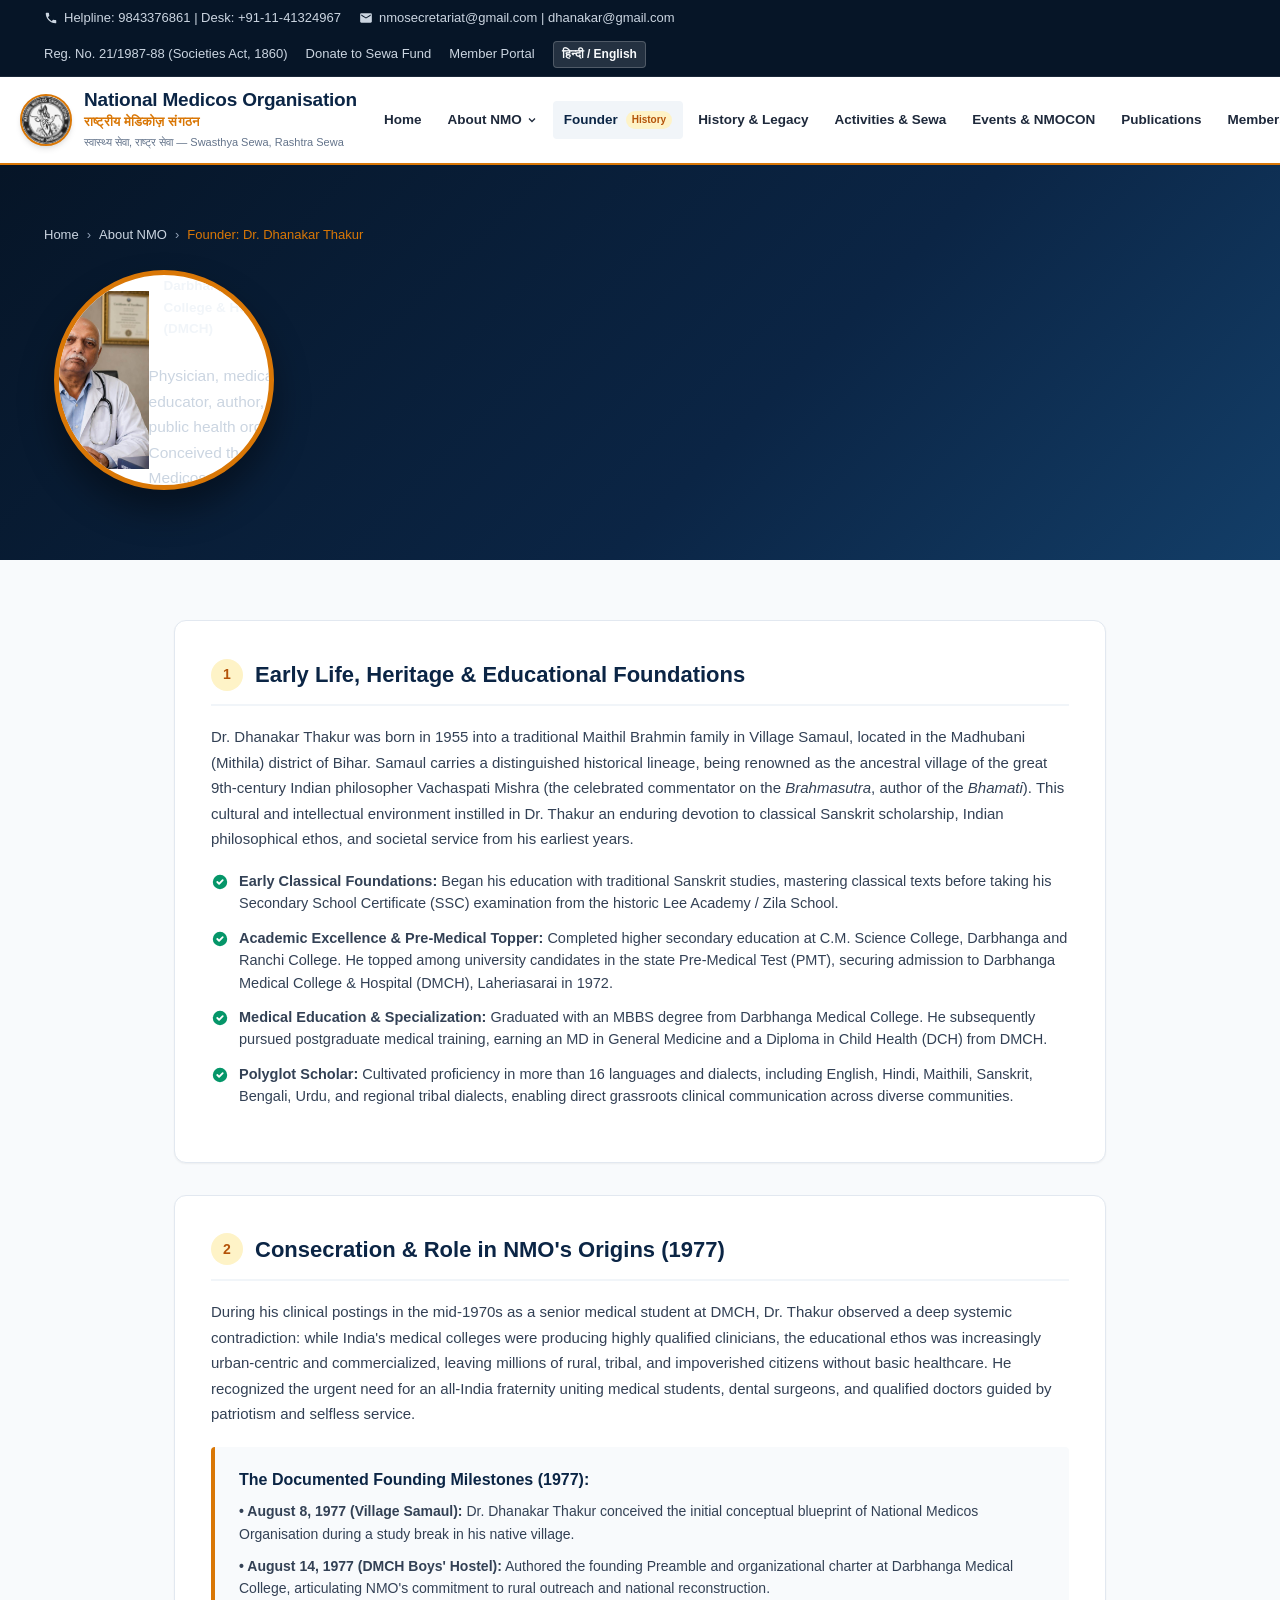
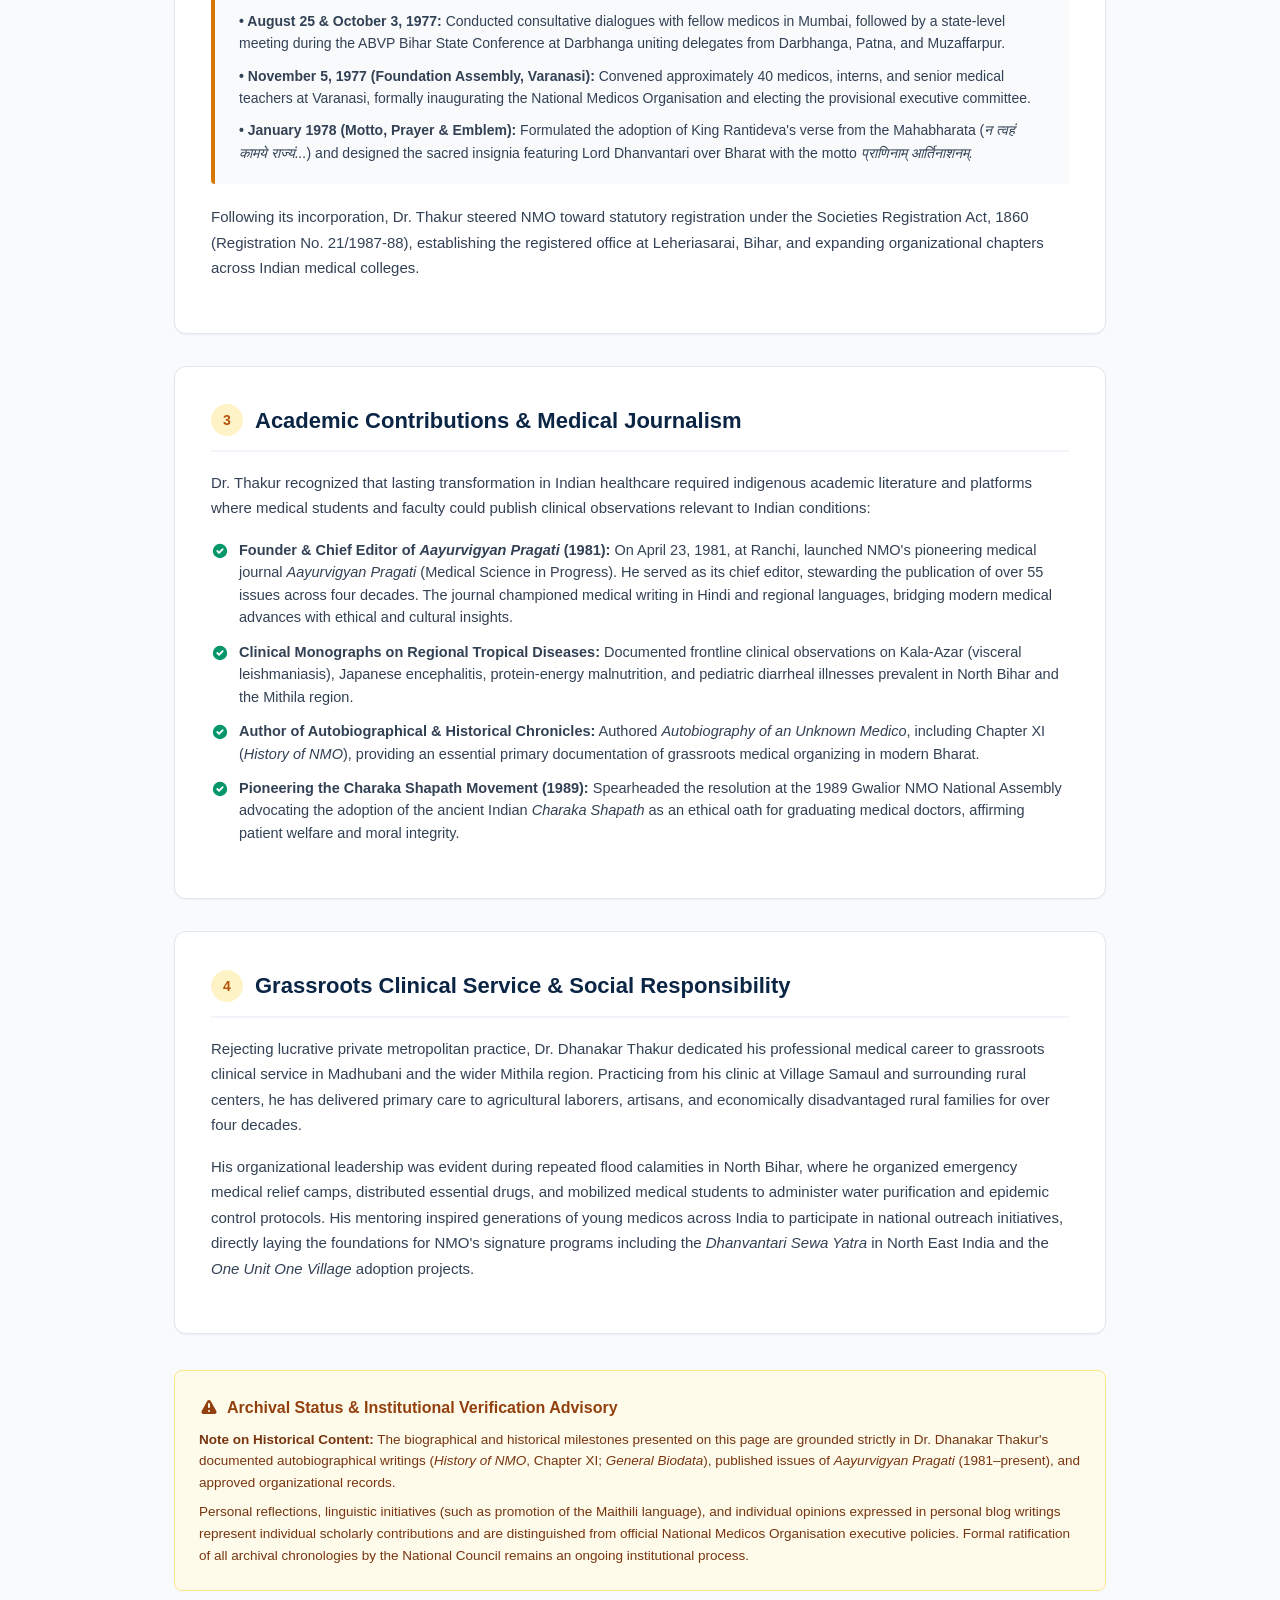
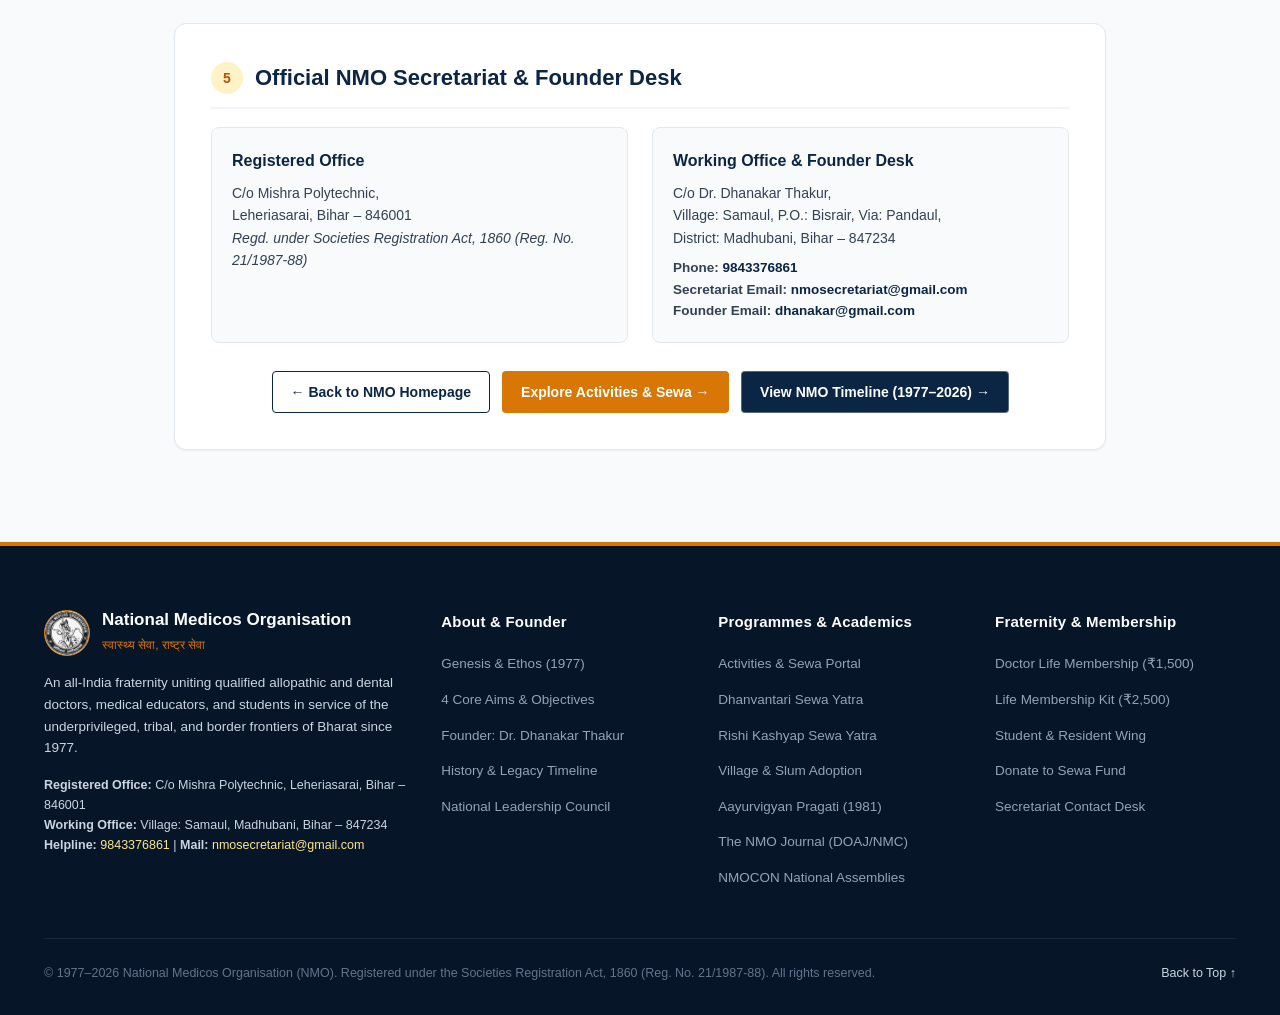
==== commit 6383e772: "Update founder.html" ====
--- a/founder.html
+++ b/founder.html
@@ -1692,8 +1692,9 @@
 
         <div class="founder-hero-grid">
           <div class="founder-portrait-frame-large">
-            <img src="nmo_logo.png" alt="National Medicos Organisation Insignia" onerror="this.onerror=null; this.src=nmoLogoFallback;">
-          </div>
+           <img src="dr-dhanakar-thakur.jpeg"
+         alt="Dr. Dhanakar Thakur, Founder of NMO"
+         class="founder-portrait-img">
           <div class="founder-hero-info">
             <div style="display:inline-flex;align-items:center;gap:8px;padding:4px 12px;background:rgba(217,119,6,0.25);border:1px solid rgba(217,119,6,0.5);border-radius:var(--radius-full);font-size:12px;font-weight:700;color:#fde68a;margin-bottom:12px;text-transform:uppercase;letter-spacing:0.8px;">
               Verified Founder Profile | NMO Archives
